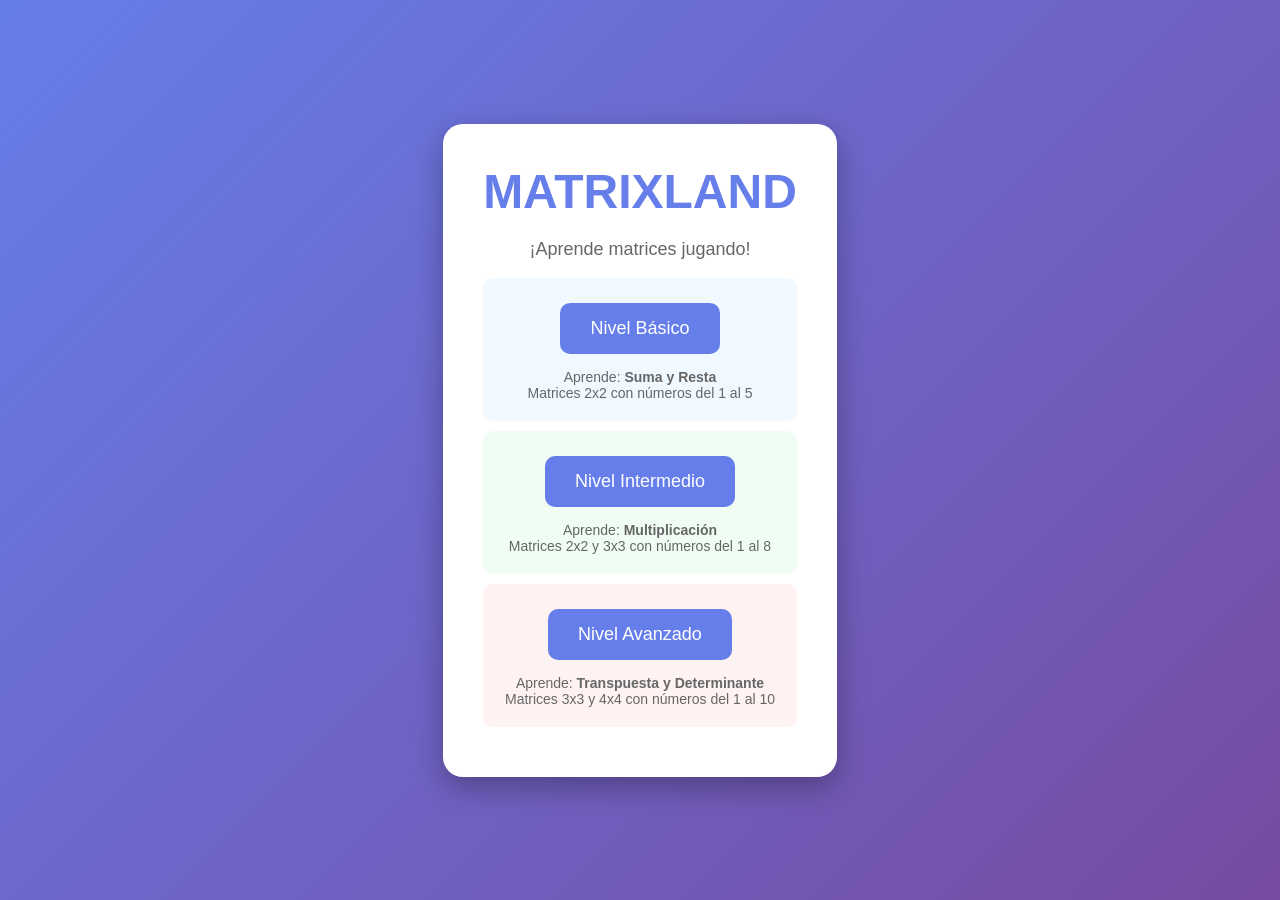
==== matrixLand/index.html @ 61aad0c0 "estrutura base del proyecto incluyendo algunas funcionalidades" ====
<!DOCTYPE html>
<html lang="es">
<head>
    <meta charset="UTF-8">
    <meta name="viewport" content="width=device-width, initial-scale=1.0">
    <title>MATRIXLAND</title>
    <link rel="stylesheet" href="style.css"/>
</head>
<body>
    <div id="pantalla-inicio">
        <h1>MATRIXLAND</h1>
        <p>¡Aprende matrices jugando!</p>
        
       <div style="background: #f0f9ff; padding: 15px; border-radius: 10px; margin: 10px 0;">
            <button id="btn-basico"> Nivel Básico</button>
            <p style="margin: 5px 0; color: #666; font-size: 14px;">
                Aprende: <strong>Suma y Resta</strong><br>
                Matrices 2x2 con números del 1 al 5
            </p>
        </div>
        
        <!-- Nivel Intermedio -->
        <div style="background: #f0fdf4; padding: 15px; border-radius: 10px; margin: 10px 0;">
            <button id="btn-intermedio"> Nivel Intermedio</button>
            <p style="margin: 5px 0; color: #666; font-size: 14px;">
                Aprende: <strong>Multiplicación</strong><br>
                Matrices 2x2 y 3x3 con números del 1 al 8
            </p>
        </div>
        
        <!-- Nivel Avanzado -->
        <div style="background: #fef2f2; padding: 15px; border-radius: 10px; margin: 10px 0;">
            <button id="btn-avanzado">Nivel Avanzado</button>
            <p style="margin: 5px 0; color: #666; font-size: 14px;">
                Aprende: <strong>Transpuesta y Determinante</strong><br>
                Matrices 3x3 y 4x4 con números del 1 al 10
            </p>
        </div>
    </div>

   
    <div id="pantalla-juego" style="display: none;">
        <div id="nivel-actual" style="text-align: center; margin-bottom: 20px; padding: 10px; background: #f3f4f6; border-radius: 8px;">
            <span style="font-weight: bold; color: #667eea;">Nivel: </span>
            <span id="texto-nivel"></span>
        </div>
        
        <div id="matrices-container"></div>
        
        <div style="margin: 20px 0;">
            <label for="respuesta-usuario" style="display: block; margin-bottom: 10px; font-weight: bold;">
                Tu respuesta:
            </label>
            <input type="text" 
                   placeholder="Ejemplo: [[1,2],[3,4]] o un número" 
                   id="respuesta-usuario">
        </div>

        <button id="btn-verificar">✓ Verificar</button>
        <button id="btn-volver">← Volver al Inicio</button>
        
        <div id="mensaje-resultado"></div>
        
    </div>
    <script src="script.js"></script>
</body>
</html>
---- matrixLand/style.css ----
/* ========================================
   ESTILOS GENERALES
   ======================================== */

/* Fondo del juego */
body {
    margin: 0;
    padding: 0;
    font-family: Arial, sans-serif;
    background: linear-gradient(135deg, #667eea 0%, #764ba2 100%);
    min-height: 100vh;
    display: flex;
    justify-content: center;
    align-items: center;
}

/* ========================================
   PANTALLA PRINCIPAL
   ======================================== */

#pantalla-inicio {
    background: white;
    padding: 40px;
    border-radius: 20px;
    text-align: center;
    box-shadow: 0 10px 30px rgba(0,0,0,0.3);
}

/* ========================================
   TIPOGRAFÍA
   ======================================== */

h1 {
    color: #667eea;
    font-size: 48px;
    margin: 0 0 20px 0;
}

h2 {
    color: #333;
    font-size: 24px;
}

p {
    color: #666;
    font-size: 18px;
}

/* ========================================
   BOTONES
   ======================================== */

button {
    background: #667eea;
    color: white;
    border: none;
    padding: 15px 30px;
    font-size: 18px;
    border-radius: 10px;
    margin: 10px;
    cursor: pointer;
    transition: transform 0.2s;
}

button:hover {
    transform: scale(1.05);
    background: #764ba2;
}

button:active {
    transform: scale(0.95);
}

/* ========================================
   INPUTS
   ======================================== */

input[type="text"] {
    padding: 12px;
    font-size: 16px;
    border: 2px solid #667eea;
    border-radius: 8px;
    margin: 10px;
    width: 200px;
}

input[type="text"]:focus {
    outline: none;
    border-color: #764ba2;
    box-shadow: 0 0 10px rgba(102, 126, 234, 0.3);
}

/* ========================================
   PANTALLA DE JUEGO
   ======================================== */

#pantalla-juego {
    background: white;
    padding: 40px;
    border-radius: 20px;
    text-align: center;
    box-shadow: 0 10px 30px rgba(0,0,0,0.3);
    max-width: 800px;
}

#matrices-container {
    display: flex;
    justify-content: center;
    align-items: center;
    gap: 20px;
    margin: 20px 0;
}

/* ========================================
   UTILIDADES
   ======================================== */

.oculto {
    display: none !important;
}

.texto-exito {
    color: #28a745;
    font-weight: bold;
}

.texto-error {
    color: #dc3545;
    font-weight: bold;
}
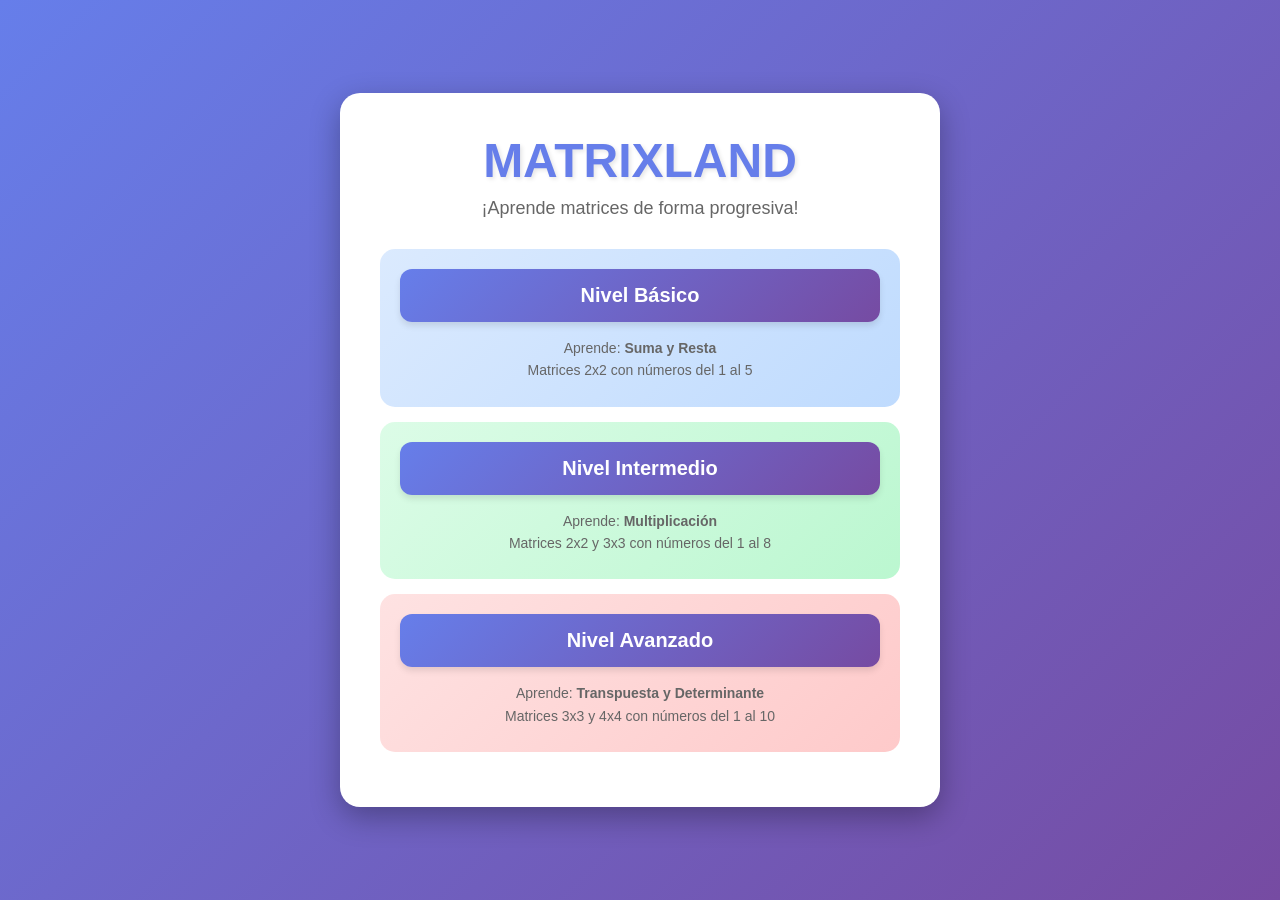
==== commit 7034c66d: "conclusión del backend con todas las funcionales necesarias" ====
--- a/matrixLand/index.html
+++ b/matrixLand/index.html
@@ -3,65 +3,144 @@
 <head>
     <meta charset="UTF-8">
     <meta name="viewport" content="width=device-width, initial-scale=1.0">
-    <title>MATRIXLAND</title>
-    <link rel="stylesheet" href="style.css"/>
+    <title>MATRIXLAND - Juego Educativo de Matrices</title>
+    
+ 
+    <link rel="stylesheet" href="style.css">
 </head>
 <body>
+    
+    
     <div id="pantalla-inicio">
-        <h1>MATRIXLAND</h1>
-        <p>¡Aprende matrices jugando!</p>
+        <h1> MATRIXLAND</h1>
+        <p class="subtitulo">¡Aprende matrices de forma progresiva!</p>
         
-       <div style="background: #f0f9ff; padding: 15px; border-radius: 10px; margin: 10px 0;">
-            <button id="btn-basico"> Nivel Básico</button>
-            <p style="margin: 5px 0; color: #666; font-size: 14px;">
-                Aprende: <strong>Suma y Resta</strong><br>
+        <div class="nivel-card nivel-basico">
+            <button id="btn-basico" class="btn-nivel">Nivel Básico</button>
+            <p class="nivel-descripcion">
+                 Aprende: <strong>Suma y Resta</strong><br>
                 Matrices 2x2 con números del 1 al 5
             </p>
         </div>
         
-        <!-- Nivel Intermedio -->
-        <div style="background: #f0fdf4; padding: 15px; border-radius: 10px; margin: 10px 0;">
-            <button id="btn-intermedio"> Nivel Intermedio</button>
-            <p style="margin: 5px 0; color: #666; font-size: 14px;">
+        <div class="nivel-card nivel-intermedio">
+            <button id="btn-intermedio" class="btn-nivel"> Nivel Intermedio</button>
+            <p class="nivel-descripcion">
                 Aprende: <strong>Multiplicación</strong><br>
                 Matrices 2x2 y 3x3 con números del 1 al 8
             </p>
         </div>
         
-        <!-- Nivel Avanzado -->
-        <div style="background: #fef2f2; padding: 15px; border-radius: 10px; margin: 10px 0;">
-            <button id="btn-avanzado">Nivel Avanzado</button>
-            <p style="margin: 5px 0; color: #666; font-size: 14px;">
+        <div class="nivel-card nivel-avanzado">
+            <button id="btn-avanzado" class="btn-nivel"> Nivel Avanzado</button>
+            <p class="nivel-descripcion">
                 Aprende: <strong>Transpuesta y Determinante</strong><br>
                 Matrices 3x3 y 4x4 con números del 1 al 10
             </p>
         </div>
+    
     </div>
 
-   
+    
     <div id="pantalla-juego" style="display: none;">
-        <div id="nivel-actual" style="text-align: center; margin-bottom: 20px; padding: 10px; background: #f3f4f6; border-radius: 8px;">
-            <span style="font-weight: bold; color: #667eea;">Nivel: </span>
-            <span id="texto-nivel"></span>
+        
+        
+        <div class="estadisticas-panel">
+            
+            
+            <div class="stat-card stat-nivel">
+                <div class="stat-label">NIVEL</div>
+                <div id="texto-nivel" class="stat-value"> Básico</div>
+            </div>
+
+            <div class="stat-card stat-vidas">
+                <div class="stat-label">VIDAS</div>
+                <div id="vidas-display" class="stat-value">❤️❤️❤️</div>
+            </div>
+            
+            
+            <div class="stat-card stat-puntos">
+                <div class="stat-label">PUNTOS</div>
+                <div id="puntos-display" class="stat-value">0</div>
+            </div>
+            
+            
+            <div class="stat-card stat-racha">
+                <div class="stat-label">RACHA</div>
+                <div id="racha-display" class="stat-value">0</div>
+            </div>
+            
+            
+            <div class="stat-card stat-record">
+                <div class="stat-label">RÉCORD</div>
+                <div id="record-display" class="stat-value">0</div>
+            </div>
         </div>
+        
         
         <div id="matrices-container"></div>
         
-        <div style="margin: 20px 0;">
-            <label for="respuesta-usuario" style="display: block; margin-bottom: 10px; font-weight: bold;">
+        
+        <div class="respuesta-container">
+            <label for="respuesta-usuario" class="respuesta-label">
                 Tu respuesta:
             </label>
-            <input type="text" 
-                   placeholder="Ejemplo: [[1,2],[3,4]] o un número" 
-                   id="respuesta-usuario">
+            <input 
+                type="text" 
+                id="respuesta-usuario"
+                class="respuesta-input"
+                placeholder="Ejemplo: [[1,2],[3,4]] o un número" 
+                autocomplete="off"
+            >
         </div>
+        
+        
+        <div class="botones-accion">
+            <button id="btn-verificar" class="btn-principal">
+                 Verificar Respuesta
+            </button>
+            <button id="btn-volver" class="btn-secundario">
+                ← Volver al Inicio
+            </button>
+        </div>
+        
+       
+        <div id="mensaje-resultado"></div>
+    </div>
 
-        <button id="btn-verificar">✓ Verificar</button>
-        <button id="btn-volver">← Volver al Inicio</button>
-        
-        <div id="mensaje-resultado"></div>
-        
+    <div id="modal-gameover" class="modal" style="display: none;">
+        <div class="modal-content">
+            <h2 class="modal-titulo">GAME OVER </h2>
+            <p class="modal-mensaje">¡Te quedaste sin vidas!</p>
+            
+            <div class="modal-estadisticas">
+                <div class="modal-stat">
+                    <span class="modal-stat-label">Puntos finales:</span>
+                    <span id="modal-puntos-finales" class="modal-stat-value">0</span>
+                </div>
+                <div class="modal-stat">
+                    <span class="modal-stat-label">Aciertos:</span>
+                    <span id="modal-aciertos" class="modal-stat-value">0/0</span>
+                </div>
+                <div class="modal-stat">
+                    <span class="modal-stat-label">Mejor racha:</span>
+                    <span id="modal-mejor-racha" class="modal-stat-value">0</span>
+                </div>
+            </div>
+            
+            <div class="modal-botones">
+                <button id="btn-reintentar" class="btn-modal btn-reintentar">
+                    Reintentar
+                </button>
+                <button id="btn-menu" class="btn-modal btn-menu">
+                    Menú Principal
+                </button>
+            </div>
+        </div>
     </div>
+
+
+   
     <script src="script.js"></script>
 </body>
 </html>
--- a/matrixLand/style.css
+++ b/matrixLand/style.css
@@ -1,21 +1,25 @@
 /* ========================================
-   ESTILOS GENERALES
-   ======================================== */
-
-/* Fondo del juego */
-body {
+   ESTILOS GLOBALES
+   ======================================== */
+
+* {
     margin: 0;
     padding: 0;
-    font-family: Arial, sans-serif;
+    box-sizing: border-box;
+}
+
+body {
+    font-family: 'Segoe UI', Tahoma, Geneva, Verdana, sans-serif;
     background: linear-gradient(135deg, #667eea 0%, #764ba2 100%);
     min-height: 100vh;
     display: flex;
     justify-content: center;
     align-items: center;
-}
-
-/* ========================================
-   PANTALLA PRINCIPAL
+    padding: 20px;
+}
+
+/* ========================================
+   PANTALLA DE INICIO
    ======================================== */
 
 #pantalla-inicio {
@@ -24,107 +28,596 @@
     border-radius: 20px;
     text-align: center;
     box-shadow: 0 10px 30px rgba(0,0,0,0.3);
-}
-
-/* ========================================
-   TIPOGRAFÍA
-   ======================================== */
-
-h1 {
+    max-width: 600px;
+    width: 100%;
+}
+
+#pantalla-inicio h1 {
     color: #667eea;
     font-size: 48px;
-    margin: 0 0 20px 0;
-}
-
-h2 {
-    color: #333;
-    font-size: 24px;
-}
-
-p {
+    margin-bottom: 10px;
+    text-shadow: 2px 2px 4px rgba(0,0,0,0.1);
+}
+
+.subtitulo {
     color: #666;
     font-size: 18px;
-}
-
-/* ========================================
-   BOTONES
-   ======================================== */
-
-button {
-    background: #667eea;
+    margin-bottom: 30px;
+}
+
+/* Tarjetas de Nivel */
+.nivel-card {
+    padding: 20px;
+    border-radius: 15px;
+    margin: 15px 0;
+    transition: transform 0.3s ease, box-shadow 0.3s ease;
+    cursor: pointer;
+}
+
+.nivel-card:hover {
+    transform: translateY(-5px);
+    box-shadow: 0 10px 20px rgba(0,0,0,0.2);
+}
+
+.nivel-basico {
+    background: linear-gradient(135deg, #dbeafe, #bfdbfe);
+}
+
+.nivel-intermedio {
+    background: linear-gradient(135deg, #dcfce7, #bbf7d0);
+}
+
+.nivel-avanzado {
+    background: linear-gradient(135deg, #fee2e2, #fecaca);
+}
+
+.btn-nivel {
+    background: linear-gradient(135deg, #667eea, #764ba2);
+    color: white;
+    border: none;
+    padding: 15px 40px;
+    font-size: 20px;
+    font-weight: bold;
+    border-radius: 12px;
+    cursor: pointer;
+    transition: all 0.3s ease;
+    box-shadow: 0 4px 6px rgba(0,0,0,0.1);
+    width: 100%;
+    margin-bottom: 10px;
+}
+
+.btn-nivel:hover {
+    transform: scale(1.05);
+    box-shadow: 0 6px 12px rgba(0,0,0,0.2);
+}
+
+.btn-nivel:active {
+    transform: scale(0.98);
+}
+
+.nivel-descripcion {
+    color: #666;
+    font-size: 14px;
+    margin: 5px 0;
+    line-height: 1.6;
+}
+
+/* ========================================
+   PANTALLA DE JUEGO
+   ======================================== */
+
+#pantalla-juego {
+    background: white;
+    padding: 30px;
+    border-radius: 20px;
+    box-shadow: 0 10px 30px rgba(0,0,0,0.3);
+    max-width: 900px;
+    width: 100%;
+    text-align: center;
+}
+
+/* Panel de Estadísticas */
+.estadisticas-panel {
+    display: grid;
+    grid-template-columns: repeat(auto-fit, minmax(150px, 1fr));
+    gap: 15px;
+    margin-bottom: 30px;
+}
+
+.stat-card {
+    padding: 15px;
+    border-radius: 12px;
+    text-align: center;
+    box-shadow: 0 4px 6px rgba(0,0,0,0.1);
+    transition: transform 0.2s ease, box-shadow 0.2s ease;
+}
+
+.stat-card:hover {
+    transform: translateY(-3px);
+    box-shadow: 0 8px 12px rgba(0,0,0,0.2);
+}
+
+.stat-nivel {
+    background: linear-gradient(135deg, #667eea, #764ba2);
+}
+
+.stat-puntos {
+    background: linear-gradient(135deg, #f59e0b, #d97706);
+}
+
+.stat-racha {
+    background: linear-gradient(135deg, #10b981, #059669);
+}
+
+.stat-record {
+    background: linear-gradient(135deg, #8b5cf6, #7c3aed);
+}
+
+.stat-label {
+    font-size: 12px;
+    color: rgba(255,255,255,0.8);
+    margin-bottom: 5px;
+    font-weight: 600;
+    letter-spacing: 1px;
+}
+
+.stat-value {
+    font-size: 28px;
+    font-weight: bold;
+    color: white;
+    transition: transform 0.2s ease;
+}
+
+/* ========================================
+   ÁREA DE MATRICES
+   ======================================== */
+
+#matrices-container {
+    margin: 30px 0;
+    min-height: 200px;
+    display: flex;
+    flex-direction: column;
+    align-items: center;
+    justify-content: center;
+}
+
+#matrices-container h3 {
+    color: #333;
+    margin-bottom: 20px;
+    font-size: 20px;
+}
+
+/* ========================================
+   CAMPO DE RESPUESTA
+   ======================================== */
+
+.respuesta-container {
+    margin: 30px 0;
+    text-align: left;
+}
+
+.respuesta-label {
+    display: block;
+    margin-bottom: 10px;
+    font-weight: bold;
+    color: #333;
+    font-size: 16px;
+}
+
+.respuesta-input {
+    width: 100%;
+    padding: 15px;
+    font-size: 16px;
+    border: 3px solid #667eea;
+    border-radius: 10px;
+    outline: none;
+    transition: all 0.3s ease;
+    background: white;
+}
+
+.respuesta-input:focus {
+    border-color: #764ba2;
+    box-shadow: 0 0 15px rgba(102, 126, 234, 0.3);
+    transform: translateY(-2px);
+}
+
+.respuesta-input::placeholder {
+    color: #999;
+}
+
+/* ========================================
+   BOTONES DE ACCIÓN
+   ======================================== */
+
+.botones-accion {
+    display: flex;
+    gap: 15px;
+    margin: 20px 0;
+    flex-wrap: wrap;
+}
+
+.btn-principal {
+    flex: 1;
+    background: linear-gradient(135deg, #10b981, #059669);
     color: white;
     border: none;
     padding: 15px 30px;
     font-size: 18px;
+    font-weight: bold;
     border-radius: 10px;
-    margin: 10px;
     cursor: pointer;
-    transition: transform 0.2s;
-}
-
-button:hover {
-    transform: scale(1.05);
-    background: #764ba2;
-}
-
-button:active {
-    transform: scale(0.95);
-}
-
-/* ========================================
-   INPUTS
-   ======================================== */
-
-input[type="text"] {
-    padding: 12px;
+    transition: all 0.3s ease;
+    box-shadow: 0 4px 6px rgba(0,0,0,0.1);
+}
+
+.btn-principal:hover {
+    background: linear-gradient(135deg, #059669, #047857);
+    transform: translateY(-2px);
+    box-shadow: 0 6px 12px rgba(0,0,0,0.2);
+}
+
+.btn-principal:active {
+    transform: translateY(0);
+}
+
+.btn-secundario {
+    background: linear-gradient(135deg, #6b7280, #4b5563);
+    color: white;
+    border: none;
+    padding: 15px 30px;
     font-size: 16px;
-    border: 2px solid #667eea;
-    border-radius: 8px;
-    margin: 10px;
-    width: 200px;
-}
-
-input[type="text"]:focus {
-    outline: none;
-    border-color: #764ba2;
-    box-shadow: 0 0 10px rgba(102, 126, 234, 0.3);
-}
-
-/* ========================================
-   PANTALLA DE JUEGO
-   ======================================== */
-
-#pantalla-juego {
+    font-weight: bold;
+    border-radius: 10px;
+    cursor: pointer;
+    transition: all 0.3s ease;
+    box-shadow: 0 4px 6px rgba(0,0,0,0.1);
+}
+
+.btn-secundario:hover {
+    background: linear-gradient(135deg, #4b5563, #374151);
+    transform: translateY(-2px);
+    box-shadow: 0 6px 12px rgba(0,0,0,0.2);
+}
+
+.btn-secundario:active {
+    transform: translateY(0);
+}
+
+/* ========================================
+   MENSAJE DE RESULTADO
+   ======================================== */
+
+#mensaje-resultado {
+    margin-top: 20px;
+}
+
+/* ========================================
+   ANIMACIONES
+   ======================================== */
+
+@keyframes slideIn {
+    from {
+        opacity: 0;
+        transform: translateY(20px);
+    }
+    to {
+        opacity: 1;
+        transform: translateY(0);
+    }
+}
+
+@keyframes pulse {
+    0%, 100% {
+        opacity: 1;
+    }
+    50% {
+        opacity: 0.7;
+    }
+}
+
+/* ========================================
+   RESPONSIVE
+   ======================================== */
+
+@media (max-width: 768px) {
+    body {
+        padding: 10px;
+    }
+    
+    #pantalla-inicio {
+        padding: 20px;
+    }
+    
+    #pantalla-inicio h1 {
+        font-size: 36px;
+    }
+    
+    #pantalla-juego {
+        padding: 20px;
+    }
+    
+    .estadisticas-panel {
+        grid-template-columns: repeat(2, 1fr);
+    }
+    
+    .stat-value {
+        font-size: 24px;
+    }
+    
+    .botones-accion {
+        flex-direction: column;
+    }
+    
+    .btn-principal,
+    .btn-secundario {
+        width: 100%;
+    }
+}
+
+@media (max-width: 480px) {
+    .estadisticas-panel {
+        grid-template-columns: 1fr;
+    }
+}
+
+/* ========================================
+   SISTEMA DE VIDAS
+   ======================================== */
+
+.stat-vidas {
+    background: linear-gradient(135deg, #ef4444, #dc2626);
+}
+
+/* Animación de pérdida de vida */
+@keyframes vidaPerdida {
+    0%, 100% {
+        transform: scale(1);
+    }
+    25% {
+        transform: scale(1.2) rotate(-10deg);
+    }
+    75% {
+        transform: scale(0.8) rotate(10deg);
+    }
+}
+
+.vida-perdida {
+    animation: vidaPerdida 0.5s ease-in-out;
+}
+
+/* ========================================
+   MODAL DE GAME OVER
+   ======================================== */
+
+.modal {
+    position: fixed;
+    top: 0;
+    left: 0;
+    width: 100%;
+    height: 100%;
+    background: rgba(0, 0, 0, 0.8);
+    display: flex;
+    justify-content: center;
+    align-items: center;
+    z-index: 9999;
+    animation: fadeIn 0.3s ease-in;
+}
+
+.modal-content {
     background: white;
     padding: 40px;
     border-radius: 20px;
+    max-width: 500px;
+    width: 90%;
     text-align: center;
-    box-shadow: 0 10px 30px rgba(0,0,0,0.3);
-    max-width: 800px;
-}
-
-#matrices-container {
+    box-shadow: 0 20px 60px rgba(0,0,0,0.3);
+    animation: slideInDown 0.5s ease-out;
+}
+
+.modal-titulo {
+    font-size: 36px;
+    color: #ef4444;
+    margin-bottom: 15px;
+    text-shadow: 2px 2px 4px rgba(0,0,0,0.1);
+}
+
+.modal-mensaje {
+    font-size: 18px;
+    color: #666;
+    margin-bottom: 30px;
+}
+
+.modal-estadisticas {
+    background: #f3f4f6;
+    padding: 20px;
+    border-radius: 12px;
+    margin-bottom: 30px;
+}
+
+.modal-stat {
     display: flex;
-    justify-content: center;
+    justify-content: space-between;
     align-items: center;
-    gap: 20px;
-    margin: 20px 0;
-}
-
-/* ========================================
-   UTILIDADES
-   ======================================== */
-
-.oculto {
-    display: none !important;
-}
-
-.texto-exito {
-    color: #28a745;
-    font-weight: bold;
-}
-
-.texto-error {
-    color: #dc3545;
-    font-weight: bold;
+    padding: 10px 0;
+    border-bottom: 1px solid #e5e7eb;
+}
+
+.modal-stat:last-child {
+    border-bottom: none;
+}
+
+.modal-stat-label {
+    font-weight: 600;
+    color: #374151;
+}
+
+.modal-stat-value {
+    font-size: 24px;
+    font-weight: bold;
+    color: #667eea;
+}
+
+.modal-botones {
+    display: flex;
+    gap: 15px;
+}
+
+.btn-modal {
+    flex: 1;
+    padding: 15px 30px;
+    font-size: 18px;
+    font-weight: bold;
+    border: none;
+    border-radius: 10px;
+    cursor: pointer;
+    transition: all 0.3s ease;
+    box-shadow: 0 4px 6px rgba(0,0,0,0.1);
+}
+
+.btn-reintentar {
+    background: linear-gradient(135deg, #10b981, #059669);
+    color: white;
+}
+
+.btn-reintentar:hover {
+    background: linear-gradient(135deg, #059669, #047857);
+    transform: translateY(-2px);
+    box-shadow: 0 6px 12px rgba(0,0,0,0.2);
+}
+
+.btn-menu {
+    background: linear-gradient(135deg, #6b7280, #4b5563);
+    color: white;
+}
+
+.btn-menu:hover {
+    background: linear-gradient(135deg, #4b5563, #374151);
+    transform: translateY(-2px);
+    box-shadow: 0 6px 12px rgba(0,0,0,0.2);
+}
+
+/* Animaciones del modal */
+@keyframes fadeIn {
+    from {
+        opacity: 0;
+    }
+    to {
+        opacity: 1;
+    }
+}
+
+@keyframes slideInDown {
+    from {
+        opacity: 0;
+        transform: translateY(-50px);
+    }
+    to {
+        opacity: 1;
+        transform: translateY(0);
+    }
+}
+
+/* ========================================
+   RESPONSIVE PARA MODAL
+   ======================================== */
+
+@media (max-width: 480px) {
+    .modal-content {
+        padding: 30px 20px;
+    }
+    
+    .modal-titulo {
+        font-size: 28px;
+    }
+    
+    .modal-botones {
+        flex-direction: column;
+    }
+}
+
+/* ========================================
+   ESTADÍSTICAS GLOBALES
+   ======================================== */
+
+.estadisticas-globales {
+    margin-top: 30px;
+    padding: 20px;
+    background: linear-gradient(135deg, #f3f4f6, #e5e7eb);
+    border-radius: 15px;
+}
+
+.stats-titulo {
+    color: #374151;
+    font-size: 20px;
+    margin-bottom: 15px;
+    text-align: center;
+}
+
+.stats-grid {
+    display: grid;
+    grid-template-columns: repeat(2, 1fr);
+    gap: 15px;
+    margin-bottom: 15px;
+}
+
+.stat-item {
+    display: flex;
+    align-items: center;
+    background: white;
+    padding: 15px;
+    border-radius: 10px;
+    box-shadow: 0 2px 4px rgba(0,0,0,0.1);
+    transition: transform 0.2s ease;
+}
+
+.stat-item:hover {
+    transform: translateY(-3px);
+    box-shadow: 0 4px 8px rgba(0,0,0,0.15);
+}
+
+.stat-icon {
+    font-size: 32px;
+    margin-right: 15px;
+}
+
+.stat-info {
+    flex: 1;
+}
+
+.stat-numero {
+    font-size: 24px;
+    font-weight: bold;
+    color: #667eea;
+}
+
+.stat-texto {
+    font-size: 12px;
+    color: #6b7280;
+    margin-top: 2px;
+}
+
+.btn-borrar-datos {
+    width: 100%;
+    background: linear-gradient(135deg, #ef4444, #dc2626);
+    color: white;
+    border: none;
+    padding: 12px 20px;
+    font-size: 14px;
+    font-weight: bold;
+    border-radius: 8px;
+    cursor: pointer;
+    transition: all 0.3s ease;
+}
+
+.btn-borrar-datos:hover {
+    background: linear-gradient(135deg, #dc2626, #b91c1c);
+    transform: translateY(-2px);
+    box-shadow: 0 4px 8px rgba(0,0,0,0.2);
+}
+
+/* Responsive */
+@media (max-width: 480px) {
+    .stats-grid {
+        grid-template-columns: 1fr;
+    }
 }
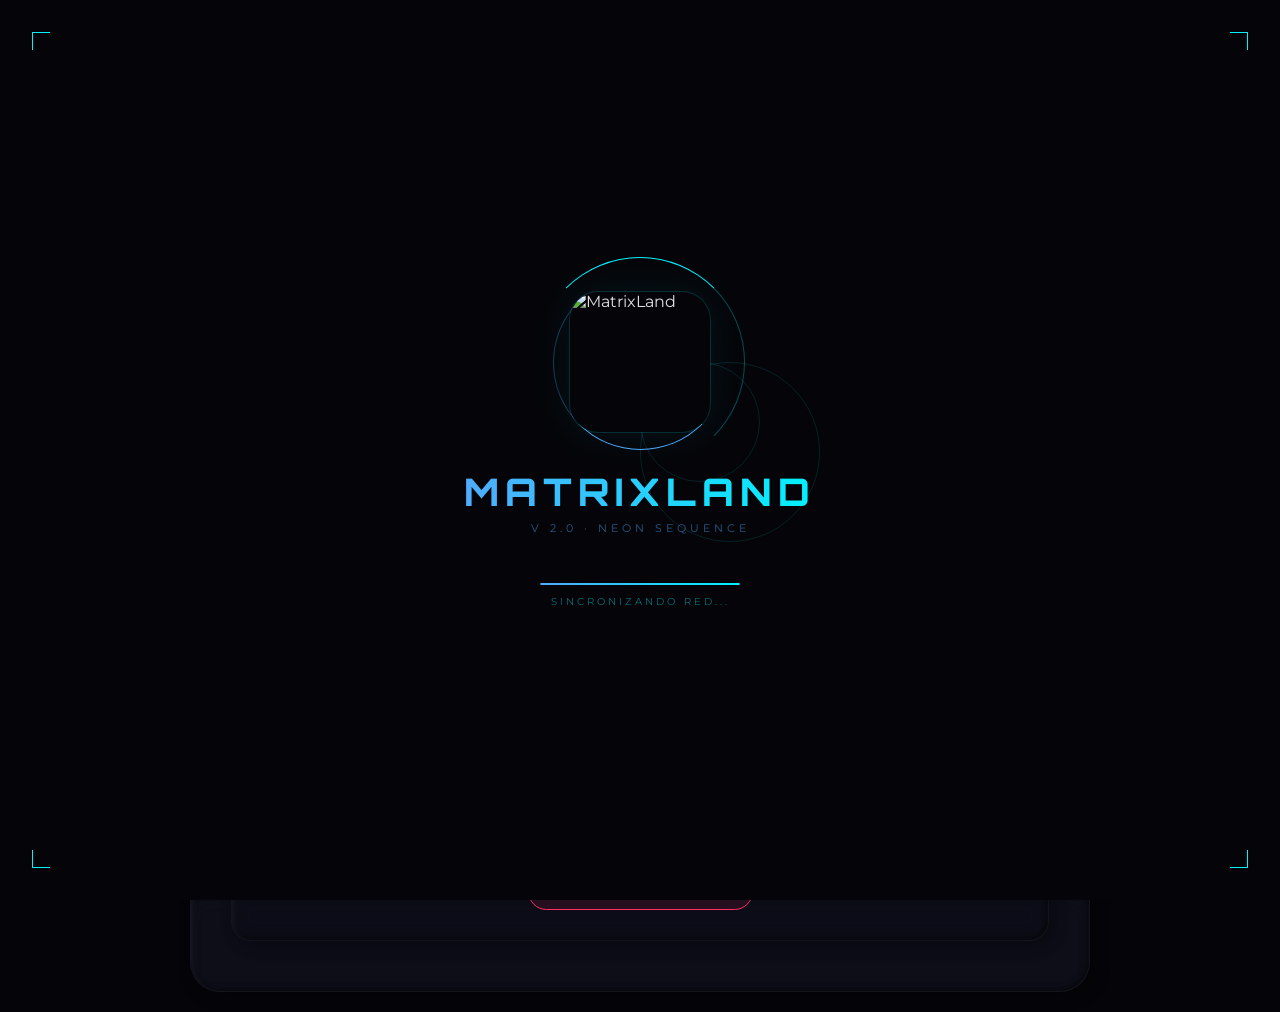
==== commit 211fb0d3: "Actualización del Juego FIX: Se añaden las correcciones necesarias para una mejor funcionalidad del " ====
--- a/matrixLand/index.html
+++ b/matrixLand/index.html
@@ -3,144 +3,224 @@
 <head>
     <meta charset="UTF-8">
     <meta name="viewport" content="width=device-width, initial-scale=1.0">
-    <title>MATRIXLAND - Juego Educativo de Matrices</title>
+    <title>MATRIXLAND 2.0 - Neon Drag Experience</title>
     
- 
+    <link rel="stylesheet" href="https://cdnjs.cloudflare.com/ajax/libs/font-awesome/6.0.0/css/all.min.css">
     <link rel="stylesheet" href="style.css">
 </head>
 <body>
+
+    <div id="splash-screen">
+  <div class="corner corner-tl"></div>
+  <div class="corner corner-tr"></div>
+  <div class="corner corner-bl"></div>
+  <div class="corner corner-br"></div>
+
+  <div class="splash-particles" id="splash-sparks"></div>
+
+  <div class="splash-logo-wrap">
+    <div style="position:absolute;">
+      <div class="pulse-ring"></div>
+      <div class="pulse-ring"></div>
+      <div class="pulse-ring"></div>
+    </div>
+    <div class="ring-outer"></div>
+    <div class="ring-inner"></div>
+    <div class="splash-logo-img">
+      <!-- CAMBIA ESTO por tu logo real: -->
+      <img src="C:/MatrixLand_ss/LogoMatrixLand.jpg" alt="MatrixLand">
+    </div>
+  </div>
+
+  <div class="splash-title">
+    <h1>MATRIXLAND</h1>
+    <div class="version">v 2.0 · Neon Sequence</div>
+  </div>
+
+  <div class="splash-loader">
+    <div class="loader-track">
+      <div class="loader-bar" id="splash-bar"></div>
+    </div>
+    <div class="loader-label" id="splash-label">Iniciando protocolo...</div>
+  </div>
+</div>
     
+    <div id="bg-particles"></div>
+
+    <div id="pantalla-inicio">
+        <div class="header-logo">
+            <h1><span class="neon-text">MATRIX</span>LAND</h1>
+            <div class="logo-icon"><i class="fas fa-microchip"></i></div>
+        </div>
+        <p class="subtitulo">Inicia la secuencia de aprendizaje progresivo</p>
+        
+        <div class="niveles-container">
+            <div class="nivel-card nivel-basico" id="card-basico">
+                <div class="nivel-icon"><i class="fas fa-plus-minus"></i></div>
+                <h3>Nivel Básico</h3>
+                <p class="nivel-descripcion">
+                    Secuencia: <strong>Suma y Resta</strong><br>
+                    Dimensión 2x2 | Rango [1-5]
+                </p>
+                <button id="btn-basico" class="btn-nivel">INICIAR</button>
+            </div>
+            
+            <div class="nivel-card nivel-intermedio" id="card-intermedio">
+                <div class="nivel-icon"><i class="fas fa-times"></i></div>
+                <h3>Nivel Intermedio</h3>
+                <p class="nivel-descripcion">
+                    Secuencia: <strong>Multiplicación</strong><br>
+                    Dimensión 2x2 & 3x3 | Rango [1-8]
+                </p>
+                <button id="btn-intermedio" class="btn-nivel">INICIAR</button>
+            </div>
+            
+            <div class="nivel-card nivel-avanzado" id="card-avanzado">
+                <div class="nivel-icon"><i class="fas fa-project-diagram"></i></div>
+                <h3>Nivel Avanzado</h3>
+                <p class="nivel-descripcion">
+                    Secuencia: <strong>Transpuesta y Det.</strong><br>
+                    Dimensión 2x2 & 3x3 | Rango [1-10]
+                </p>
+                <button id="btn-avanzado" class="btn-nivel">INICIAR</button>
+            </div>
+
+            <div class="nivel-card nivel-extra" id="card-extra">
+                <div class="nivel-icon"><i class="fas fa-layer-group"></i></div>
+                <h3>Retos Extra</h3>
+                <p class="nivel-descripcion">
+                    Secuencia: <strong>Operaciones Combinadas</strong><br>
+                    2 Fases por desafío | Dimensión 2x2 & 3x3
+                </p>
+                <button id="btn-extra" class="btn-nivel">INICIAR</button>
+            </div>
+        </div>
+
+        <div class="estadisticas-globales-container">
+            <h3><i class="fas fa-chart-line"></i> Terminal de Estado Global</h3>
+            <div class="stats-grid-inicio">
+                <div class="stat-item-inicio">
+                    <span class="stat-icon-inicio"><i class="fas fa-trophy"></i></span>
+                    <div class="stat-info-inicio">
+                        <span id="global-record" class="stat-numero-inicio">0</span>
+                        <span class="stat-texto-inicio">Récord Máximo</span>
+                    </div>
+                </div>
+                <div class="stat-item-inicio">
+                    <span class="stat-icon-inicio"><i class="fas fa-gamepad"></i></span>
+                    <div class="stat-info-inicio">
+                        <span id="global-partidas" class="stat-numero-inicio">0</span>
+                        <span class="stat-texto-inicio">Ciclos Jugados</span>
+                    </div>
+                </div>
+            </div>
+             <button id="btn-borrar-datos" class="btn-danger-futuristic">
+                <i class="fas fa-trash-alt"></i> Resetear Núcleo de Datos
+            </button>
+        </div>
     
-    <div id="pantalla-inicio">
-        <h1> MATRIXLAND</h1>
-        <p class="subtitulo">¡Aprende matrices de forma progresiva!</p>
-        
-        <div class="nivel-card nivel-basico">
-            <button id="btn-basico" class="btn-nivel">Nivel Básico</button>
-            <p class="nivel-descripcion">
-                 Aprende: <strong>Suma y Resta</strong><br>
-                Matrices 2x2 con números del 1 al 5
-            </p>
-        </div>
-        
-        <div class="nivel-card nivel-intermedio">
-            <button id="btn-intermedio" class="btn-nivel"> Nivel Intermedio</button>
-            <p class="nivel-descripcion">
-                Aprende: <strong>Multiplicación</strong><br>
-                Matrices 2x2 y 3x3 con números del 1 al 8
-            </p>
-        </div>
-        
-        <div class="nivel-card nivel-avanzado">
-            <button id="btn-avanzado" class="btn-nivel"> Nivel Avanzado</button>
-            <p class="nivel-descripcion">
-                Aprende: <strong>Transpuesta y Determinante</strong><br>
-                Matrices 3x3 y 4x4 con números del 1 al 10
-            </p>
-        </div>
-    
-    </div>
-
-    
+    </div>
+
     <div id="pantalla-juego" style="display: none;">
         
-        
-        <div class="estadisticas-panel">
-            
-            
-            <div class="stat-card stat-nivel">
-                <div class="stat-label">NIVEL</div>
-                <div id="texto-nivel" class="stat-value"> Básico</div>
-            </div>
-
-            <div class="stat-card stat-vidas">
-                <div class="stat-label">VIDAS</div>
-                <div id="vidas-display" class="stat-value">❤️❤️❤️</div>
-            </div>
-            
-            
-            <div class="stat-card stat-puntos">
-                <div class="stat-label">PUNTOS</div>
-                <div id="puntos-display" class="stat-value">0</div>
-            </div>
-            
-            
-            <div class="stat-card stat-racha">
+        <div class="game-header">
+            <div class="stat-bubble stat-nivel">
+                <div class="stat-label">PROTOCOLO</div>
+                <div id="texto-nivel" class="stat-value">Básico</div>
+            </div>
+
+            <div class="control-center">
+                <div id="vidas-display" class="vidas-futuristas">
+                    </div>
+                <div class="score-display">
+                    <span id="puntos-display">0</span> <span class="pts-label">PTS</span>
+                </div>
+            </div>
+
+            <div class="stat-bubble stat-racha">
                 <div class="stat-label">RACHA</div>
                 <div id="racha-display" class="stat-value">0</div>
             </div>
-            
-            
-            <div class="stat-card stat-record">
-                <div class="stat-label">RÉCORD</div>
-                <div id="record-display" class="stat-value">0</div>
-            </div>
-        </div>
-        
-        
-        <div id="matrices-container"></div>
-        
-        
-        <div class="respuesta-container">
-            <label for="respuesta-usuario" class="respuesta-label">
-                Tu respuesta:
-            </label>
-            <input 
-                type="text" 
-                id="respuesta-usuario"
-                class="respuesta-input"
-                placeholder="Ejemplo: [[1,2],[3,4]] o un número" 
-                autocomplete="off"
-            >
-        </div>
-        
-        
-        <div class="botones-accion">
-            <button id="btn-verificar" class="btn-principal">
-                 Verificar Respuesta
+        </div>
+        
+        <div class="main-game-area">
+            <div id="fase-badge" class="fase-badge" style="display:none;"></div>
+
+            <div id="matrices-container"></div>
+
+            <div id="fase-parcial-panel" class="fase-parcial-panel" style="display:none;"></div>
+            
+            <div class="response-zone-futuristic">
+                <div class="drop-zone-container">
+                    <h3><i class="fas fa-download"></i> Matriz de Respuesta</h3>
+                    <p class="instruccion-drag">Arrastra los números al panel inferior</p>
+                    <div id="respuesta-matrix-target" class="matrix-target-grid">
+                        </div>
+                </div>
+
+                <div class="numbers-supply-container">
+                    <h3><i class="fas fa-hashtag"></i> Fuente de Energía</h3>
+                    <div id="numbers-supply-bin" class="numbers-bin">
+                        </div>
+                </div>
+            </div>
+        </div>
+        
+        <div class="botones-accion-footer">
+            <button id="btn-verificar" class="btn-principal-futuristic">
+                <i class="fas fa-check-circle"></i> Verificar Secuencia
             </button>
-            <button id="btn-volver" class="btn-secundario">
-                ← Volver al Inicio
+            <button id="btn-volver" class="btn-secundario-futuristic">
+                <i class="fas fa-arrow-left"></i> Abortar Misión
             </button>
         </div>
         
-       
         <div id="mensaje-resultado"></div>
     </div>
 
+    <div class="info-float" tabindex="0">
+        <button class="info-bubble" type="button" aria-label="Información del proyecto">
+            <i class="fas fa-info"></i>
+        </button>
+        <div class="info-card">
+            <p>Desarrollado en la Universidad Politécnica de Querétaro por Regina Lopez Soto y Diego Francisco Cruz Cruz</p>
+        </div>
+    </div>
+
     <div id="modal-gameover" class="modal" style="display: none;">
-        <div class="modal-content">
-            <h2 class="modal-titulo">GAME OVER </h2>
-            <p class="modal-mensaje">¡Te quedaste sin vidas!</p>
-            
-            <div class="modal-estadisticas">
-                <div class="modal-stat">
-                    <span class="modal-stat-label">Puntos finales:</span>
-                    <span id="modal-puntos-finales" class="modal-stat-value">0</span>
-                </div>
-                <div class="modal-stat">
-                    <span class="modal-stat-label">Aciertos:</span>
-                    <span id="modal-aciertos" class="modal-stat-value">0/0</span>
-                </div>
-                <div class="modal-stat">
-                    <span class="modal-stat-label">Mejor racha:</span>
-                    <span id="modal-mejor-racha" class="modal-stat-value">0</span>
-                </div>
-            </div>
-            
-            <div class="modal-botones">
-                <button id="btn-reintentar" class="btn-modal btn-reintentar">
-                    Reintentar
+        <div class="modal-content-futuristic">
+            <div class="glitch-wrapper">
+                <h2 class="modal-titulo-glitch" data-text="SISTEMA CRÍTICO">SISTEMA CRÍTICO</h2>
+            </div>
+            <div class="icon-danger-modal"><i class="fas fa-exclamation-triangle"></i></div>
+            <p class="modal-mensaje">Integridad del núcleo: 0%. Ciclo finalizado.</p>
+            
+            <div class="modal-estadisticas-futuristic">
+                <div class="modal-stat-futu">
+                    <span class="modal-stat-label-futu">Puntuación Final</span>
+                    <span id="modal-puntos-finales" class="modal-stat-value-futu">0</span>
+                </div>
+                <div class="modal-stat-futu">
+                    <span class="modal-stat-label-futu">Eficiencia (Aciertos)</span>
+                    <span id="modal-aciertos" class="modal-stat-value-futu">0/0</span>
+                </div>
+                <div class="modal-stat-futu">
+                    <span class="modal-stat-label-futu">Pico de Racha</span>
+                    <span id="modal-mejor-racha" class="modal-stat-value-futu">0</span>
+                </div>
+            </div>
+            
+            <div class="modal-botones-futu">
+                <button id="btn-reintentar" class="btn-modal-futu btn-reintentar-futu">
+                    <i class="fas fa-sync-alt"></i> Reiniciar Ciclo
                 </button>
-                <button id="btn-menu" class="btn-modal btn-menu">
-                    Menú Principal
+                <button id="btn-menu" class="btn-modal-futu btn-menu-futu">
+                    <i class="fas fa-home"></i> Menú de Red
                 </button>
             </div>
         </div>
     </div>
 
-
-   
     <script src="script.js"></script>
 </body>
 </html>
--- a/matrixLand/style.css
+++ b/matrixLand/style.css
@@ -1,21 +1,151 @@
 /* ========================================
-   ESTILOS GLOBALES
+   SISTEMA DE DISEÑO MATRIXLAND NEON-DRAG
+   Estilo: Futurista, Neumórfico (Burbuja iOS), Alta Animación
+   ======================================== */
+
+@import url('https://fonts.googleapis.com/css2?family=Orbitron:wght@400;600;700;900&family=Montserrat:wght@300;400;600;700&display=swap');
+
+:root {
+    /* Paleta Neón Futurista */
+    --bg-dark: #050509;
+    --bg-panel: rgba(20, 20, 35, 0.6);
+    --primary-neon: #00f2fe; /* Cian */
+    --primary-dim: rgba(0, 242, 254, 0.1);
+    --secondary-neon: #4facfe; /* Azul */
+    --success-neon: #0f9; /* Verde Neón */
+    --danger-neon: #ff2e63; /* Rojo Neón */
+    --warning-neon: #f59e0b; /* Ámbar */
+    --deep-blue-neon: #3355ff; /* Azul profundo, usado para la Fase 2 de Retos Extra */
+    --text-main: #e0e0e6;
+    --text-muted: #a0a0b0;
+    
+    /* Efectos Burbuja/Neumórficos */
+    --bubble-shadow: 
+        inset 2px 2px 5px rgba(255, 255, 255, 0.05),
+        inset -2px -2px 5px rgba(0, 0, 0, 0.5),
+        5px 5px 15px rgba(0, 0, 0, 0.3);
+    
+    --bubble-hover: 
+        inset 1px 1px 3px rgba(255, 255, 255, 0.1),
+        inset -1px -1px 3px rgba(0, 0, 0, 0.7),
+        2px 2px 8px rgba(0, 0, 0, 0.5);
+
+    --neon-glow: 0 0 10px var(--primary-neon), 0 0 20px var(--primary-neon);
+    
+    /* Efectos Burbuja/Neumórficos y Curvas de Animación */
+    --ease-soft: cubic-bezier(0.23, 1, 0.32, 1);
+    --ease-bouncy: cubic-bezier(0.68, -0.55, 0.27, 1.55);
+    
+    --transition-soft: all 0.3s var(--ease-soft);
+    --transition-bouncy: all 0.5s var(--ease-bouncy);
+}
+
+/* ========================================
+   RESET Y ESTILOS GLOBALES
    ======================================== */
 
 * {
     margin: 0;
     padding: 0;
     box-sizing: border-box;
+    outline: none;
+    -webkit-tap-highlight-color: transparent;
 }
 
 body {
-    font-family: 'Segoe UI', Tahoma, Geneva, Verdana, sans-serif;
-    background: linear-gradient(135deg, #667eea 0%, #764ba2 100%);
+    font-family: 'Montserrat', sans-serif;
+    background-color: var(--bg-dark);
+    color: var(--text-main);
     min-height: 100vh;
     display: flex;
     justify-content: center;
     align-items: center;
     padding: 20px;
+    overflow-x: hidden;
+    position: relative;
+}
+
+/* Fondo de partículas */
+#bg-particles {
+    position: fixed;
+    inset: 0;
+    z-index: -1;
+    background: radial-gradient(circle at center, #101025 0%, #050509 100%);
+}
+
+.particle {
+    position: absolute;
+    background: var(--primary-neon);
+    border-radius: 50%;
+    opacity: 0.2;
+    animation: floatParticle 20s linear infinite;
+}
+
+@keyframes floatParticle {
+    0% { transform: translateY(0) translateX(0); opacity: 0; }
+    10% { opacity: 0.2; }
+    90% { opacity: 0.2; }
+    100% { transform: translateY(-100vh) translateX(20vw); opacity: 0; }
+}
+
+h1, h2, h3, .stat-value, .matrix-cell, .draggable-number {
+    font-family: 'Orbitron', sans-serif;
+    font-weight: 700;
+}
+
+/* ========================================
+   CLASES BASE REUTILIZABLES (SOLUCIÓN AL ERROR)
+   ======================================== */
+
+/* Aplicamos el estilo de panel a todos los contenedores principales */
+#pantalla-inicio, 
+.nivel-card, 
+.estadisticas-globales-container, 
+#pantalla-juego, 
+#matrices-container, 
+.drop-zone-container, 
+.numbers-supply-container, 
+.modal-content-futuristic {
+    background: var(--bg-panel);
+    border-radius: 30px;
+    border: 1px solid rgba(255, 255, 255, 0.03);
+    box-shadow: var(--bubble-shadow);
+    backdrop-filter: blur(10px);
+    transition: var(--transition-soft);
+}
+
+/* Aplicamos el estilo base de botón a todos los botones */
+.btn-nivel, 
+.btn-danger-futuristic, 
+.btn-principal-futuristic, 
+.btn-secundario-futuristic, 
+.btn-modal-futu {
+    border: none;
+    border-radius: 50px;
+    font-family: 'Montserrat', sans-serif;
+    font-weight: 700;
+    cursor: pointer;
+    transition: var(--transition-bouncy);
+    display: inline-flex;
+    align-items: center;
+    justify-content: center;
+    gap: 10px;
+    position: relative;
+    overflow: hidden;
+}
+
+.btn-nivel:active, 
+.btn-danger-futuristic:active, 
+.btn-principal-futuristic:active, 
+.btn-secundario-futuristic:active, 
+.btn-modal-futu:active {
+    transform: scale(0.95);
+    box-shadow: var(--bubble-hover);
+}
+
+.neon-text {
+    color: var(--primary-neon);
+    text-shadow: var(--neon-glow);
 }
 
 /* ========================================
@@ -23,601 +153,1066 @@
    ======================================== */
 
 #pantalla-inicio {
-    background: white;
-    padding: 40px;
+    padding: 50px 40px;
+    text-align: center;
+    max-width: 900px;
+    width: 100%;
+    animation: panelEnter 0.6s var(--ease-soft);
+}
+
+.header-logo {
+    display: flex;
+    align-items: center;
+    justify-content: center;
+    gap: 15px;
+    margin-bottom: 10px;
+}
+
+#pantalla-inicio h1 {
+    font-size: 56px;
+    letter-spacing: 4px;
+    color: white;
+}
+
+.logo-icon {
+    font-size: 40px;
+    color: var(--primary-neon);
+    animation: pulseGlow 2s infinite;
+}
+
+.subtitulo {
+    color: var(--text-muted);
+    font-size: 18px;
+    margin-bottom: 40px;
+    font-weight: 300;
+}
+
+.niveles-container {
+    display: grid;
+    grid-template-columns: repeat(3, minmax(220px, 1fr));
+    gap: 25px;
+    margin-bottom: 50px;
+}
+
+.nivel-card {
+    background: rgba(255, 255, 255, 0.02);
+    border-radius: 25px;
+    padding: 30px;
+    display: flex;
+    flex-direction: column;
+    align-items: center;
+    min-height: 280px;
+}
+
+.nivel-card.nivel-extra {
+    grid-column: 1 / -1;
+    justify-self: center;
+    width: min(100%, calc(3 * 220px + 2 * 25px));
+    min-height: auto;
+    padding: 20px 28px;
+    flex-direction: row;
+    justify-content: center;
+    align-items: center;
+    gap: 20px;
+    text-align: left;
+}
+
+.nivel-card.nivel-extra .nivel-icon {
+    margin-bottom: 0;
+}
+
+.nivel-card.nivel-extra .nivel-descripcion {
+    margin-bottom: 0;
+    flex-grow: 0;
+}
+
+.nivel-card.nivel-extra .btn-nivel {
+    width: auto;
+    min-width: 150px;
+    padding: 10px 22px;
+}
+
+.nivel-card:hover {
+    transform: translateY(-10px) scale(1.02);
+    border-color: rgba(0, 242, 254, 0.2);
+    box-shadow: 0 15px 30px rgba(0, 0, 0, 0.5), 0 0 15px var(--primary-dim);
+}
+
+.nivel-icon {
+    font-size: 35px;
+    margin-bottom: 15px;
+    color: var(--text-muted);
+    transition: var(--transition-soft);
+}
+
+.nivel-card:hover .nivel-icon {
+    color: var(--primary-neon);
+    transform: scale(1.1);
+}
+
+.nivel-card h3 {
+    font-size: 20px;
+    margin-bottom: 10px;
+    color: white;
+}
+
+.nivel-descripcion {
+    font-size: 14px;
+    color: var(--text-muted);
+    line-height: 1.6;
+    margin-bottom: 20px;
+    flex-grow: 1;
+}
+
+.btn-nivel {
+    background: transparent;
+    border: 2px solid rgba(255, 255, 255, 0.1);
+    color: white;
+    padding: 12px 30px;
+    font-size: 14px;
+    letter-spacing: 1px;
+    width: 100%;
+}
+
+.nivel-card:hover .btn-nivel {
+    background: var(--primary-neon);
+    border-color: var(--primary-neon);
+    color: var(--bg-dark);
+    box-shadow: var(--neon-glow);
+}
+
+.info-float {
+    position: fixed;
+    right: 24px;
+    bottom: 24px;
+    z-index: 60;
+    display: flex;
+    flex-direction: column;
+    align-items: flex-end;
+    gap: 10px;
+}
+
+.info-bubble {
+    width: 52px;
+    height: 52px;
+    border: 1px solid rgba(255, 255, 255, 0.12);
+    border-radius: 50%;
+    background: rgba(10, 14, 24, 0.9);
+    color: var(--primary-neon);
+    box-shadow: var(--bubble-shadow);
+    display: grid;
+    place-items: center;
+    cursor: pointer;
+    transition: transform 0.25s ease, box-shadow 0.25s ease;
+}
+
+.info-bubble:hover,
+.info-bubble:focus-visible {
+    transform: translateY(-2px) scale(1.04);
+    box-shadow: 0 0 18px rgba(0, 242, 254, 0.25);
+}
+
+.info-card {
+    width: min(320px, calc(100vw - 32px));
+    padding: 14px 16px;
+    border-radius: 18px;
+    background: rgba(10, 14, 24, 0.95);
+    border: 1px solid rgba(255, 255, 255, 0.12);
+    box-shadow: var(--bubble-shadow);
+    color: var(--text-main);
+    font-size: 13px;
+    line-height: 1.5;
+    opacity: 0;
+    transform: translateY(8px);
+    pointer-events: none;
+    transition: opacity 0.25s ease, transform 0.25s ease;
+}
+
+.info-float:hover .info-card,
+.info-float:focus-within .info-card {
+    opacity: 1;
+    transform: translateY(0);
+    pointer-events: auto;
+}
+
+@media (max-width: 900px) {
+    .niveles-container {
+        grid-template-columns: 1fr;
+    }
+
+    .nivel-card.nivel-extra {
+        grid-column: auto;
+        width: 100%;
+        flex-direction: column;
+        text-align: center;
+    }
+
+    .nivel-card.nivel-extra .btn-nivel {
+        width: 100%;
+    }
+}
+
+/* Colores específicos hover (Usando el selector completo para evitar fallos variables) */
+.nivel-intermedio:hover .nivel-icon { color: var(--success-neon); }
+.nivel-intermedio:hover .btn-nivel { background: var(--success-neon); border-color: var(--success-neon); box-shadow: 0 0 10px var(--success-neon); }
+.nivel-intermedio:hover { border-color: rgba(0, 255, 153, 0.2); box-shadow: 0 15px 30px rgba(0, 0, 0, 0.5), 0 0 15px rgba(0, 255, 153, 0.1); }
+
+.nivel-avanzado:hover .nivel-icon { color: var(--danger-neon); }
+.nivel-avanzado:hover .btn-nivel { background: var(--danger-neon); border-color: var(--danger-neon); box-shadow: 0 0 10px var(--danger-neon); }
+.nivel-avanzado:hover { border-color: rgba(255, 46, 99, 0.2); box-shadow: 0 15px 30px rgba(0, 0, 0, 0.5), 0 0 15px rgba(255, 46, 99, 0.1); }
+
+.nivel-extra:hover .nivel-icon { color: var(--deep-blue-neon); }
+.nivel-extra:hover .btn-nivel { background: var(--deep-blue-neon); border-color: var(--deep-blue-neon); box-shadow: 0 0 10px var(--deep-blue-neon); }
+.nivel-extra:hover { border-color: rgba(51, 85, 255, 0.25); box-shadow: 0 15px 30px rgba(0, 0, 0, 0.5), 0 0 15px rgba(51, 85, 255, 0.15); }
+
+/* Sección Estadísticas Inicio */
+.estadisticas-globales-container {
+    background: rgba(0, 0, 0, 0.2);
+    padding: 30px;
     border-radius: 20px;
+}
+
+.estadisticas-globales-container h3 {
+    font-size: 16px;
+    color: var(--primary-neon);
+    margin-bottom: 20px;
+    display: flex;
+    align-items: center;
+    justify-content: center;
+    gap: 10px;
+}
+
+.stats-grid-inicio {
+    display: grid;
+    grid-template-columns: 1fr 1fr;
+    gap: 20px;
+    margin-bottom: 20px;
+}
+
+.stat-item-inicio {
+    background: rgba(255, 255, 255, 0.02);
+    padding: 15px;
+    border-radius: 15px;
+    display: flex;
+    align-items: center;
+    gap: 15px;
+    box-shadow: var(--bubble-shadow);
+}
+
+.stat-icon-inicio {
+    font-size: 24px;
+    color: var(--text-muted);
+}
+
+.stat-info-inicio {
+    display: flex;
+    flex-direction: column;
+    text-align: left;
+}
+
+.stat-numero-inicio {
+    font-size: 24px;
+    color: white;
+}
+
+.stat-texto-inicio {
+    font-size: 11px;
+    color: var(--text-muted);
+    text-transform: uppercase;
+    letter-spacing: 1px;
+}
+
+.btn-danger-futuristic {
+    background: rgba(255, 46, 99, 0.1);
+    color: var(--danger-neon);
+    border: 1px solid var(--danger-neon);
+    padding: 10px 20px;
+    font-size: 12px;
+}
+.btn-danger-futuristic:hover {
+    background: var(--danger-neon);
+    color: white;
+    box-shadow: 0 0 10px var(--danger-neon);
+}
+
+/* ========================================
+   PANTALLA DE JUEGO (INTERFACE)
+   ======================================== */
+
+#pantalla-juego {
+    padding: 30px;
+    max-width: 1100px;
+    width: 100%;
+    animation: panelEnter 0.5s var(--ease-soft);
+}
+
+.game-header {
+    display: grid;
+    grid-template-columns: 1fr auto 1fr;
+    align-items: center;
+    gap: 20px;
+    margin-bottom: 30px;
+}
+
+.stat-bubble {
+    background: rgba(255, 255, 255, 0.02);
+    padding: 15px 25px;
+    border-radius: 50px;
+    box-shadow: var(--bubble-shadow);
     text-align: center;
-    box-shadow: 0 10px 30px rgba(0,0,0,0.3);
-    max-width: 600px;
+}
+
+.stat-label {
+    font-size: 10px;
+    color: var(--text-muted);
+    letter-spacing: 2px;
+    margin-bottom: 5px;
+}
+
+.stat-value {
+    font-size: 18px;
+    color: white;
+}
+
+.stat-nivel .stat-value { color: var(--primary-neon); text-shadow: var(--neon-glow); }
+.stat-racha .stat-value { color: var(--success-neon); }
+
+.control-center {
+    display: flex;
+    flex-direction: column;
+    align-items: center;
+    gap: 10px;
+}
+
+.vidas-futuristas {
+    display: flex;
+    gap: 8px;
+    font-size: 20px;
+}
+
+.heart-icon {
+    color: var(--danger-neon);
+    text-shadow: 0 0 5px var(--danger-neon);
+    transition: var(--transition-bouncy);
+}
+.heart-icon.lost {
+    color: rgba(255, 255, 255, 0.1);
+    text-shadow: none;
+    transform: scale(0.8);
+}
+
+.score-display {
+    font-family: 'Orbitron', sans-serif;
+    font-size: 36px;
+    font-weight: 900;
+    color: white;
+    position: relative;
+}
+.pts-label {
+    font-size: 12px;
+    color: var(--text-muted);
+    font-weight: 400;
+    font-family: 'Montserrat', sans-serif;
+}
+
+@keyframes scorePop {
+    0% { transform: scale(1); color: white; }
+    50% { transform: scale(1.3); color: var(--warning-neon); text-shadow: 0 0 10px var(--warning-neon); }
+    100% { transform: scale(1); color: white; }
+}
+.score-animate { animation: scorePop 0.4s ease-out; }
+
+/* ========================================
+   ÁREA DE MATRICES (DESAFÍO)
+   ======================================== */
+
+.main-game-area {
+    display: flex;
+    flex-direction: column;
+    gap: 22px;
+}
+
+#matrices-container {
+    background: var(--bg-panel);
+    padding: 34px 30px;
+    border-radius: 20px;
+    margin-bottom: 0;
+    display: flex;
+    flex-direction: column; /* Título arriba */
+    align-items: center;
     width: 100%;
-}
-
-#pantalla-inicio h1 {
-    color: #667eea;
-    font-size: 48px;
-    margin-bottom: 10px;
-    text-shadow: 2px 2px 4px rgba(0,0,0,0.1);
-}
-
-.subtitulo {
-    color: #666;
+    transition: var(--transition-soft);
+}
+
+.desafio-pregunta {
+    color: white;
     font-size: 18px;
-    margin-bottom: 30px;
-}
-
-/* Tarjetas de Nivel */
-.nivel-card {
+    margin-bottom: 25px;
+    font-weight: 600;
+}
+
+.matrix-display-wrapper {
+    display: flex !important;
+    flex-direction: row !important; /* Fuerza horizontal */
+    align-items: center;
+    justify-content: center;
+    gap: 15px;
+    width: 100%;
+    margin-top: 20px;
+}
+
+/* Contenedor visual de cada matriz del desafío (A y B) */
+.matrix-visual-grid {
+    display: flex;
+    flex-direction: column;  /* Las filas van de arriba hacia abajo */
+    align-items: center;
+    gap: 6px;
+}
+
+/* Cada fila dentro de la matriz visual */
+.matrix-row-visual {
+    display: flex;
+    flex-direction: row;     /* Las celdas de cada fila van de izquierda a derecha */
+    gap: 6px;
+}
+
+.matrix-cell {
+    width: 50px;
+    height: 50px;
+    background: rgba(255, 255, 255, 0.03);
+    color: white;
+    display: flex;
+    align-items: center;
+    justify-content: center;
+    border-radius: 10px;
+    font-size: 18px;
+    border: 1px solid rgba(255, 255, 255, 0.1);
+    font-family: 'Orbitron', sans-serif;
+}
+
+.matrix-cell:hover {
+    background: rgba(255, 255, 255, 0.07);
+    transform: scale(1.05);
+}
+
+.matrix-operator {
+    font-size: 30px;
+    color: var(--primary-neon);
+    font-weight: bold;
+    text-shadow: 0 0 10px var(--primary-neon);
+    padding: 0 10px;
+}
+
+.unaria-info-burbuja {
+    display: flex;
+    flex-direction: column;
+    align-items: center;
+    gap: 10px;
+    color: var(--secondary-neon);
+    font-size: 14px;
+    padding: 15px;
+    background: rgba(255, 255, 255, 0.02);
+    border-radius: 15px;
+    box-shadow: var(--bubble-shadow);
+}
+.unaria-info-burbuja i { font-size: 24px; }
+
+/* ========================================
+   ÁREA DRAG & DROP FUTURISTA
+   ======================================== */
+
+.response-zone-futuristic {
+    display: grid;
+    grid-template-columns: 2fr 1fr;
+    gap: 28px;
+    margin-bottom: 0;
+}
+
+.drop-zone-container, .numbers-supply-container {
+    background: rgba(0, 0, 0, 0.2);
+    padding: 28px;
+    border-radius: 20px;
+    transition: var(--transition-soft);
+}
+
+.drop-zone-container h3, .numbers-supply-container h3 {
+    font-size: 14px;
+    color: var(--primary-neon);
+    margin-bottom: 15px;
+    display: flex;
+    align-items: center;
+    gap: 8px;
+}
+
+.instruccion-drag {
+    font-size: 12px;
+    color: var(--text-muted);
+    margin-bottom: 22px;
+    line-height: 1.5;
+}
+
+.matrix-target-grid {
+    display: grid !important;
+    gap: 10px;
+    padding: 18px;
+    background: rgba(0, 242, 254, 0.05);
+    border: 1px solid var(--primary-dim);
+    border-radius: 15px;
+    transition: var(--transition-soft);
+}
+
+.matrix-grid {
+    display: grid !important;
+    /* Se ajusta automáticamente al tamaño (2x2 o 3x3) en el JS */
+    gap: 8px;
+    padding: 12px;
+    background: rgba(255, 255, 255, 0.05);
+    border-radius: 15px;
+    box-shadow: var(--bubble-shadow);
+}
+
+.matrix-row {
+    display: flex !important;
+    flex-direction: row !important; /* Los números de CADA fila van de lado a lado */
+    gap: 8px;
+    justify-content: center;
+}
+
+.matrix-row + .matrix-row {
+    margin-top: 8px;
+}
+
+.drop-zone {
+    width: 55px;
+    height: 55px;
+    margin: 0;
+    border-radius: 15px;
+    background: rgba(255, 255, 255, 0.02);
+    border: 2px dashed rgba(0, 242, 254, 0.25);
+    transition: var(--transition-soft);
+    display: flex;
+    align-items: center;
+    justify-content: center;
+    position: relative;
+}
+
+.drop-zone.drag-over {
+    background: rgba(0, 242, 254, 0.05);
+    border-color: var(--primary-neon);
+    box-shadow: 0 0 10px var(--primary-dim);
+    transform: scale(1.05);
+}
+
+.drop-zone.occupied {
+    border-style: solid;
+    border-color: rgba(255, 255, 255, 0.03);
+    background: rgba(255, 255, 255, 0.03);
+    box-shadow: var(--bubble-shadow);
+}
+
+.numbers-bin {
+    display: flex;
+    flex-wrap: wrap;
+    gap: 12px;
+    justify-content: center;
+    align-content: flex-start;
+    min-height: 110px;
+    padding: 16px;
+    background: rgba(0, 0, 0, 0.3);
+    border: 1px dashed rgba(255, 255, 255, 0.06);
+    border-radius: 15px;
+}
+
+.draggable-number {
+    width: 48px;
+    height: 48px;
+    background: linear-gradient(135deg, #262645 0%, #12122a 100%);
+    color: #ffffff;
+    display: flex;
+    align-items: center;
+    justify-content: center;
+    border-radius: 12px;
+    font-size: 19px;
+    font-weight: 900;
+    letter-spacing: 0.5px;
+    text-shadow: 0 0 8px rgba(255, 255, 255, 0.35);
+    cursor: grab;
+    user-select: none;
+    box-shadow: var(--bubble-shadow);
+    border: 1.5px solid rgba(0, 242, 254, 0.18);
+    transition: transform 0.2s ease, box-shadow 0.2s ease, opacity 0.2s ease, border-color 0.2s ease;
+}
+
+.draggable-number:hover {
+    transform: scale(1.1) translateY(-3px);
+    box-shadow: 0 5px 15px rgba(0, 0, 0, 0.4), 0 0 10px var(--primary-dim);
+    border-color: var(--primary-neon);
+}
+
+.draggable-number:active {
+    cursor: grabbing;
+    transform: scale(0.95);
+}
+
+.draggable-number.dragging {
+    opacity: 0.5;
+    transform: scale(0.9);
+    box-shadow: none;
+}
+
+.drop-zone .draggable-number {
+    width: 100%;
+    height: 100%;
+    margin: 0;
+    box-shadow: none;
+    background: transparent;
+}
+
+/* ========================================
+   ESCALARES (Nivel Básico y Retos Extra)
+   ======================================== */
+.scalar-bubble {
+    width: 60px;
+    height: 60px;
+    border-radius: 50%;
+    background: radial-gradient(circle at 35% 30%, rgba(245, 158, 11, 0.25), rgba(245, 158, 11, 0.05));
+    border: 2px solid var(--warning-neon);
+    color: white;
+    font-family: 'Orbitron', sans-serif;
+    font-size: 22px;
+    font-weight: 900;
+    display: flex;
+    align-items: center;
+    justify-content: center;
+    box-shadow: 0 0 15px rgba(245, 158, 11, 0.25);
+}
+.scalar-bubble-label {
+    font-size: 11px;
+    color: var(--warning-neon);
+    margin-right: 4px;
+    font-weight: 700;
+}
+
+/* ========================================
+   RETOS EXTRA · INDICADOR DE FASE Y PANEL DE RESULTADO PARCIAL
+   ======================================== */
+.fase-badge {
+    align-self: center;
+    display: flex;
+    align-items: center;
+    gap: 10px;
+    padding: 10px 22px;
+    border-radius: 50px;
+    font-size: 12px;
+    font-weight: 700;
+    letter-spacing: 1.5px;
+    text-transform: uppercase;
+    background: rgba(255, 255, 255, 0.03);
+    transition: var(--transition-soft);
+}
+
+.fase-badge-1 {
+    color: var(--primary-neon);
+    border: 1px solid rgba(0, 242, 254, 0.4);
+    box-shadow: 0 0 14px rgba(0, 242, 254, 0.2);
+}
+
+.fase-badge-2 {
+    color: #8fa4ff;
+    border: 1px solid rgba(51, 85, 255, 0.5);
+    box-shadow: 0 0 14px rgba(51, 85, 255, 0.25);
+}
+
+/* Resplandor del contenedor de desafío/respuesta según la fase activa del Reto Extra */
+.fase-1-glow {
+    border-color: rgba(0, 242, 254, 0.35) !important;
+    box-shadow: 0 0 0 1px rgba(0, 242, 254, 0.25), 0 0 25px rgba(0, 242, 254, 0.12) !important;
+}
+
+.fase-2-glow {
+    border-color: rgba(51, 85, 255, 0.4) !important;
+    box-shadow: 0 0 0 1px rgba(51, 85, 255, 0.3), 0 0 25px rgba(51, 85, 255, 0.15) !important;
+}
+
+.fase-parcial-panel {
+    display: flex;
+    align-items: center;
+    justify-content: center;
+    flex-wrap: wrap;
+    gap: 18px;
+    padding: 18px 24px;
+    border-radius: 18px;
+    background: rgba(51, 85, 255, 0.05);
+    border: 1px solid rgba(51, 85, 255, 0.25);
+}
+
+.fase-parcial-label {
+    font-size: 12px;
+    color: #8fa4ff;
+    font-weight: 700;
+    letter-spacing: 0.5px;
+    display: flex;
+    align-items: center;
+    gap: 8px;
+}
+
+.fase-parcial-panel .matrix-cell {
+    width: 38px;
+    height: 38px;
+    font-size: 14px;
+    background: rgba(51, 85, 255, 0.08);
+    border-color: rgba(51, 85, 255, 0.2);
+}
+
+/* ========================================
+   BOTONES DE ACCIÓN FOOTER
+   ======================================== */
+
+.botones-accion-footer {
+    display: flex;
+    gap: 20px;
+    justify-content: center;
+    margin-top: 40px;
+}
+
+.btn-principal-futuristic {
+    background: linear-gradient(135deg, var(--success-neon) 0%, #00b36b 100%);
+    color: var(--bg-dark);
+    padding: 15px 40px;
+    font-size: 16px;
+    box-shadow: 0 4px 15px rgba(0, 255, 153, 0.3);
+}
+.btn-principal-futuristic:hover {
+    box-shadow: 0 6px 20px rgba(0, 255, 153, 0.5), 0 0 10px var(--success-neon);
+    transform: translateY(-3px);
+}
+
+.btn-secundario-futuristic {
+    background: rgba(255, 255, 255, 0.03);
+    color: var(--text-muted);
+    border: 1px solid rgba(255, 255, 255, 0.05);
+    padding: 15px 30px;
+    font-size: 14px;
+}
+.btn-secundario-futuristic:hover {
+    background: rgba(255, 255, 255, 0.07);
+    color: white;
+    box-shadow: var(--bubble-shadow);
+}
+
+/* ========================================
+   MENSAJES Y FEEDBACK
+   ======================================== */
+
+#mensaje-resultado {
+    margin-top: 30px;
+    min-height: 80px;
+    animation: slideInUp 0.4s var(--ease-soft);
+}
+
+.feedback-panel {
     padding: 20px;
     border-radius: 15px;
-    margin: 15px 0;
-    transition: transform 0.3s ease, box-shadow 0.3s ease;
-    cursor: pointer;
-}
-
-.nivel-card:hover {
-    transform: translateY(-5px);
-    box-shadow: 0 10px 20px rgba(0,0,0,0.2);
-}
-
-.nivel-basico {
-    background: linear-gradient(135deg, #dbeafe, #bfdbfe);
-}
-
-.nivel-intermedio {
-    background: linear-gradient(135deg, #dcfce7, #bbf7d0);
-}
-
-.nivel-avanzado {
-    background: linear-gradient(135deg, #fee2e2, #fecaca);
-}
-
-.btn-nivel {
-    background: linear-gradient(135deg, #667eea, #764ba2);
-    color: white;
-    border: none;
-    padding: 15px 40px;
+    display: flex;
+    flex-direction: column;
+    align-items: center;
+    gap: 10px;
+    border: 1px solid transparent;
+}
+
+.feedback-title {
+    font-family: 'Orbitron', sans-serif;
     font-size: 20px;
-    font-weight: bold;
-    border-radius: 12px;
-    cursor: pointer;
-    transition: all 0.3s ease;
-    box-shadow: 0 4px 6px rgba(0,0,0,0.1);
-    width: 100%;
-    margin-bottom: 10px;
-}
-
-.btn-nivel:hover {
-    transform: scale(1.05);
-    box-shadow: 0 6px 12px rgba(0,0,0,0.2);
-}
-
-.btn-nivel:active {
-    transform: scale(0.98);
-}
-
-.nivel-descripcion {
-    color: #666;
+    font-weight: 700;
+}
+
+.feedback-text {
     font-size: 14px;
-    margin: 5px 0;
-    line-height: 1.6;
-}
-
-/* ========================================
-   PANTALLA DE JUEGO
-   ======================================== */
-
-#pantalla-juego {
-    background: white;
-    padding: 30px;
-    border-radius: 20px;
-    box-shadow: 0 10px 30px rgba(0,0,0,0.3);
-    max-width: 900px;
-    width: 100%;
-    text-align: center;
-}
-
-/* Panel de Estadísticas */
-.estadisticas-panel {
-    display: grid;
-    grid-template-columns: repeat(auto-fit, minmax(150px, 1fr));
-    gap: 15px;
-    margin-bottom: 30px;
-}
-
-.stat-card {
-    padding: 15px;
-    border-radius: 12px;
-    text-align: center;
-    box-shadow: 0 4px 6px rgba(0,0,0,0.1);
-    transition: transform 0.2s ease, box-shadow 0.2s ease;
-}
-
-.stat-card:hover {
-    transform: translateY(-3px);
-    box-shadow: 0 8px 12px rgba(0,0,0,0.2);
-}
-
-.stat-nivel {
-    background: linear-gradient(135deg, #667eea, #764ba2);
-}
-
-.stat-puntos {
-    background: linear-gradient(135deg, #f59e0b, #d97706);
-}
-
-.stat-racha {
-    background: linear-gradient(135deg, #10b981, #059669);
-}
-
-.stat-record {
-    background: linear-gradient(135deg, #8b5cf6, #7c3aed);
-}
-
-.stat-label {
-    font-size: 12px;
-    color: rgba(255,255,255,0.8);
-    margin-bottom: 5px;
-    font-weight: 600;
-    letter-spacing: 1px;
-}
-
-.stat-value {
-    font-size: 28px;
-    font-weight: bold;
-    color: white;
-    transition: transform 0.2s ease;
-}
-
-/* ========================================
-   ÁREA DE MATRICES
-   ======================================== */
-
-#matrices-container {
-    margin: 30px 0;
-    min-height: 200px;
-    display: flex;
-    flex-direction: column;
-    align-items: center;
-    justify-content: center;
-}
-
-#matrices-container h3 {
-    color: #333;
-    margin-bottom: 20px;
-    font-size: 20px;
-}
-
-/* ========================================
-   CAMPO DE RESPUESTA
-   ======================================== */
-
-.respuesta-container {
-    margin: 30px 0;
-    text-align: left;
-}
-
-.respuesta-label {
-    display: block;
-    margin-bottom: 10px;
-    font-weight: bold;
-    color: #333;
-    font-size: 16px;
-}
-
-.respuesta-input {
-    width: 100%;
-    padding: 15px;
-    font-size: 16px;
-    border: 3px solid #667eea;
-    border-radius: 10px;
-    outline: none;
-    transition: all 0.3s ease;
-    background: white;
-}
-
-.respuesta-input:focus {
-    border-color: #764ba2;
-    box-shadow: 0 0 15px rgba(102, 126, 234, 0.3);
-    transform: translateY(-2px);
-}
-
-.respuesta-input::placeholder {
-    color: #999;
-}
-
-/* ========================================
-   BOTONES DE ACCIÓN
-   ======================================== */
-
-.botones-accion {
-    display: flex;
-    gap: 15px;
-    margin: 20px 0;
-    flex-wrap: wrap;
-}
-
-.btn-principal {
-    flex: 1;
-    background: linear-gradient(135deg, #10b981, #059669);
-    color: white;
-    border: none;
-    padding: 15px 30px;
-    font-size: 18px;
-    font-weight: bold;
-    border-radius: 10px;
-    cursor: pointer;
-    transition: all 0.3s ease;
-    box-shadow: 0 4px 6px rgba(0,0,0,0.1);
-}
-
-.btn-principal:hover {
-    background: linear-gradient(135deg, #059669, #047857);
-    transform: translateY(-2px);
-    box-shadow: 0 6px 12px rgba(0,0,0,0.2);
-}
-
-.btn-principal:active {
-    transform: translateY(0);
-}
-
-.btn-secundario {
-    background: linear-gradient(135deg, #6b7280, #4b5563);
-    color: white;
-    border: none;
-    padding: 15px 30px;
-    font-size: 16px;
-    font-weight: bold;
-    border-radius: 10px;
-    cursor: pointer;
-    transition: all 0.3s ease;
-    box-shadow: 0 4px 6px rgba(0,0,0,0.1);
-}
-
-.btn-secundario:hover {
-    background: linear-gradient(135deg, #4b5563, #374151);
-    transform: translateY(-2px);
-    box-shadow: 0 6px 12px rgba(0,0,0,0.2);
-}
-
-.btn-secundario:active {
-    transform: translateY(0);
-}
-
-/* ========================================
-   MENSAJE DE RESULTADO
-   ======================================== */
-
-#mensaje-resultado {
-    margin-top: 20px;
-}
-
-/* ========================================
-   ANIMACIONES
-   ======================================== */
-
-@keyframes slideIn {
-    from {
-        opacity: 0;
-        transform: translateY(20px);
-    }
-    to {
-        opacity: 1;
-        transform: translateY(0);
-    }
-}
-
-@keyframes pulse {
-    0%, 100% {
-        opacity: 1;
-    }
-    50% {
-        opacity: 0.7;
-    }
-}
-
-/* ========================================
-   RESPONSIVE
-   ======================================== */
-
-@media (max-width: 768px) {
-    body {
-        padding: 10px;
-    }
-    
-    #pantalla-inicio {
-        padding: 20px;
-    }
-    
-    #pantalla-inicio h1 {
-        font-size: 36px;
-    }
-    
-    #pantalla-juego {
-        padding: 20px;
-    }
-    
-    .estadisticas-panel {
-        grid-template-columns: repeat(2, 1fr);
-    }
-    
-    .stat-value {
-        font-size: 24px;
-    }
-    
-    .botones-accion {
-        flex-direction: column;
-    }
-    
-    .btn-principal,
-    .btn-secundario {
-        width: 100%;
-    }
-}
-
-@media (max-width: 480px) {
-    .estadisticas-panel {
-        grid-template-columns: 1fr;
-    }
-}
-
-/* ========================================
-   SISTEMA DE VIDAS
-   ======================================== */
-
-.stat-vidas {
-    background: linear-gradient(135deg, #ef4444, #dc2626);
-}
-
-/* Animación de pérdida de vida */
-@keyframes vidaPerdida {
-    0%, 100% {
-        transform: scale(1);
-    }
-    25% {
-        transform: scale(1.2) rotate(-10deg);
-    }
-    75% {
-        transform: scale(0.8) rotate(10deg);
-    }
-}
-
-.vida-perdida {
-    animation: vidaPerdida 0.5s ease-in-out;
-}
-
-/* ========================================
-   MODAL DE GAME OVER
+    color: var(--text-main);
+}
+
+.correct-panel {
+    background: rgba(0, 255, 153, 0.05);
+    border-color: var(--success-neon);
+    box-shadow: 0 0 15px rgba(0, 255, 153, 0.1);
+}
+.correct-panel .feedback-title { color: var(--success-neon); text-shadow: 0 0 5px var(--success-neon); }
+
+.incorrect-panel {
+    background: rgba(255, 46, 99, 0.05);
+    border-color: var(--danger-neon);
+    box-shadow: 0 0 15px rgba(255, 46, 99, 0.1);
+    animation: shake 0.5s;
+}
+.incorrect-panel .feedback-title { color: var(--danger-neon); text-shadow: 0 0 5px var(--danger-neon); }
+
+.info-panel {
+    background: rgba(245, 158, 11, 0.05);
+    border-color: var(--warning-neon);
+    color: var(--warning-neon);
+}
+
+/* ========================================
+   MODAL GAME OVER FUTURISTA
    ======================================== */
 
 .modal {
     position: fixed;
-    top: 0;
-    left: 0;
-    width: 100%;
-    height: 100%;
-    background: rgba(0, 0, 0, 0.8);
+    inset: 0;
+    background: rgba(0, 0, 0, 0.85);
     display: flex;
     justify-content: center;
     align-items: center;
     z-index: 9999;
-    animation: fadeIn 0.3s ease-in;
-}
-
-.modal-content {
-    background: white;
-    padding: 40px;
-    border-radius: 20px;
-    max-width: 500px;
+    backdrop-filter: blur(10px);
+    animation: fadeIn 0.3s ease;
+}
+
+.modal-content-futuristic {
+    background: rgba(10, 10, 20, 0.9);
+    padding: 50px;
+    border-radius: 30px;
+    max-width: 550px;
     width: 90%;
     text-align: center;
-    box-shadow: 0 20px 60px rgba(0,0,0,0.3);
-    animation: slideInDown 0.5s ease-out;
-}
-
-.modal-titulo {
-    font-size: 36px;
-    color: #ef4444;
-    margin-bottom: 15px;
-    text-shadow: 2px 2px 4px rgba(0,0,0,0.1);
+    border: 1px solid rgba(255, 46, 99, 0.2);
+    box-shadow: 0 20px 50px rgba(0, 0, 0, 0.7), 0 0 20px rgba(255, 46, 99, 0.1);
+    animation: modalPopIn 0.5s var(--ease-bouncy);
+}
+
+.glitch-wrapper { margin-bottom: 20px; }
+.modal-titulo-glitch {
+    font-size: 40px;
+    color: var(--danger-neon);
+    letter-spacing: 3px;
+    position: relative;
+    text-shadow: 0 0 10px var(--danger-neon);
+}
+.modal-titulo-glitch::before, .modal-titulo-glitch::after {
+    content: attr(data-text);
+    position: absolute;
+    top: 0; left: 0; width: 100%; height: 100%;
+    opacity: 0.8;
+}
+.modal-titulo-glitch::before { color: var(--primary-neon); z-index: -1; animation: glitch 0.3s cubic-bezier(.25,.46,.45,.94) both infinite; }
+.modal-titulo-glitch::after { color: var(--secondary-neon); z-index: -2; animation: glitch 0.3s cubic-bezier(.25,.46,.45,.94) reverse both infinite; }
+
+.icon-danger-modal {
+    font-size: 50px;
+    color: var(--danger-neon);
+    margin-bottom: 20px;
+    animation: pulse 1s infinite;
 }
 
 .modal-mensaje {
-    font-size: 18px;
-    color: #666;
-    margin-bottom: 30px;
-}
-
-.modal-estadisticas {
-    background: #f3f4f6;
+    color: var(--text-muted);
+    font-size: 16px;
+    margin-bottom: 35px;
+}
+
+.modal-estadisticas-futuristic {
+    background: rgba(0, 0, 0, 0.3);
     padding: 20px;
-    border-radius: 12px;
-    margin-bottom: 30px;
-}
-
-.modal-stat {
+    border-radius: 20px;
+    margin-bottom: 40px;
+}
+
+.modal-stat-futu {
     display: flex;
     justify-content: space-between;
     align-items: center;
-    padding: 10px 0;
-    border-bottom: 1px solid #e5e7eb;
-}
-
-.modal-stat:last-child {
-    border-bottom: none;
-}
-
-.modal-stat-label {
-    font-weight: 600;
-    color: #374151;
-}
-
-.modal-stat-value {
-    font-size: 24px;
-    font-weight: bold;
-    color: #667eea;
-}
-
-.modal-botones {
-    display: flex;
-    gap: 15px;
-}
-
-.btn-modal {
-    flex: 1;
-    padding: 15px 30px;
-    font-size: 18px;
-    font-weight: bold;
-    border: none;
-    border-radius: 10px;
-    cursor: pointer;
-    transition: all 0.3s ease;
-    box-shadow: 0 4px 6px rgba(0,0,0,0.1);
-}
-
-.btn-reintentar {
-    background: linear-gradient(135deg, #10b981, #059669);
-    color: white;
-}
-
-.btn-reintentar:hover {
-    background: linear-gradient(135deg, #059669, #047857);
-    transform: translateY(-2px);
-    box-shadow: 0 6px 12px rgba(0,0,0,0.2);
-}
-
-.btn-menu {
-    background: linear-gradient(135deg, #6b7280, #4b5563);
-    color: white;
-}
-
-.btn-menu:hover {
-    background: linear-gradient(135deg, #4b5563, #374151);
-    transform: translateY(-2px);
-    box-shadow: 0 6px 12px rgba(0,0,0,0.2);
-}
-
-/* Animaciones del modal */
-@keyframes fadeIn {
-    from {
-        opacity: 0;
-    }
-    to {
-        opacity: 1;
-    }
-}
-
-@keyframes slideInDown {
-    from {
-        opacity: 0;
-        transform: translateY(-50px);
-    }
-    to {
-        opacity: 1;
-        transform: translateY(0);
-    }
-}
-
-/* ========================================
-   RESPONSIVE PARA MODAL
-   ======================================== */
-
-@media (max-width: 480px) {
-    .modal-content {
-        padding: 30px 20px;
-    }
-    
-    .modal-titulo {
-        font-size: 28px;
-    }
-    
-    .modal-botones {
-        flex-direction: column;
-    }
-}
-
-/* ========================================
-   ESTADÍSTICAS GLOBALES
-   ======================================== */
-
-.estadisticas-globales {
-    margin-top: 30px;
-    padding: 20px;
-    background: linear-gradient(135deg, #f3f4f6, #e5e7eb);
-    border-radius: 15px;
-}
-
-.stats-titulo {
-    color: #374151;
-    font-size: 20px;
-    margin-bottom: 15px;
-    text-align: center;
-}
-
-.stats-grid {
-    display: grid;
-    grid-template-columns: repeat(2, 1fr);
-    gap: 15px;
-    margin-bottom: 15px;
-}
-
-.stat-item {
-    display: flex;
-    align-items: center;
-    background: white;
-    padding: 15px;
-    border-radius: 10px;
-    box-shadow: 0 2px 4px rgba(0,0,0,0.1);
-    transition: transform 0.2s ease;
-}
-
-.stat-item:hover {
-    transform: translateY(-3px);
-    box-shadow: 0 4px 8px rgba(0,0,0,0.15);
-}
-
-.stat-icon {
-    font-size: 32px;
-    margin-right: 15px;
-}
-
-.stat-info {
-    flex: 1;
-}
-
-.stat-numero {
-    font-size: 24px;
-    font-weight: bold;
-    color: #667eea;
-}
-
-.stat-texto {
-    font-size: 12px;
-    color: #6b7280;
-    margin-top: 2px;
-}
-
-.btn-borrar-datos {
-    width: 100%;
-    background: linear-gradient(135deg, #ef4444, #dc2626);
-    color: white;
-    border: none;
-    padding: 12px 20px;
-    font-size: 14px;
-    font-weight: bold;
-    border-radius: 8px;
-    cursor: pointer;
-    transition: all 0.3s ease;
-}
-
-.btn-borrar-datos:hover {
-    background: linear-gradient(135deg, #dc2626, #b91c1c);
-    transform: translateY(-2px);
-    box-shadow: 0 4px 8px rgba(0,0,0,0.2);
-}
-
-/* Responsive */
-@media (max-width: 480px) {
-    .stats-grid {
-        grid-template-columns: 1fr;
-    }
+    padding: 15px 0;
+    border-bottom: 1px solid rgba(255, 255, 255, 0.03);
+}
+/* ========================================
+   SPLASH SCREEN
+   ======================================== */
+#splash-screen {
+    position: fixed; inset: 0; z-index: 9999;
+    background: #050509;
+    display: flex; flex-direction: column;
+    align-items: center; justify-content: center;
+    overflow: hidden;
+}
+#splash-screen.fade-out {
+    animation: splashFadeOut 0.8s ease-in-out forwards;
+}
+@keyframes splashFadeOut { to { opacity: 0; pointer-events: none; } }
+
+.splash-particles { position: absolute; inset: 0; overflow: hidden; pointer-events: none; }
+.spark {
+    position: absolute; border-radius: 50%; background: #00f2fe; opacity: 0;
+    animation: sparkFloat linear infinite;
+}
+@keyframes sparkFloat {
+    0%   { transform: translateY(0) scale(1); opacity: 0; }
+    20%  { opacity: 0.6; }
+    80%  { opacity: 0.3; }
+    100% { transform: translateY(-100vh) scale(0.3); opacity: 0; }
+}
+
+.splash-logo-wrap {
+    position: relative; display: flex; align-items: center; justify-content: center;
+    margin-bottom: 36px; opacity: 0;
+    animation: logoEntrance 0.9s cubic-bezier(0.22,1,0.36,1) 0.3s forwards;
+}
+@keyframes logoEntrance {
+    from { opacity: 0; transform: scale(0.6) translateY(20px); }
+    to   { opacity: 1; transform: scale(1) translateY(0); }
+}
+
+.ring-outer {
+    position: absolute; width: 210px; height: 210px; border-radius: 50%;
+    border: 1.5px solid transparent;
+    border-top-color: #00f2fe; border-right-color: rgba(0,242,254,0.3);
+    animation: ringSpinOuter 3s linear infinite;
+}
+@keyframes ringSpinOuter { to { transform: rotate(360deg); } }
+
+.ring-inner {
+    position: absolute; width: 175px; height: 175px; border-radius: 50%;
+    border: 1.5px solid transparent;
+    border-bottom-color: #4facfe; border-left-color: rgba(79,172,254,0.3);
+    animation: ringSpinInner 2.2s linear infinite reverse;
+}
+@keyframes ringSpinInner { to { transform: rotate(360deg); } }
+
+.splash-logo-img {
+    width: 140px; height: 140px;
+    border-radius: 28px;
+    background: #050509;
+    display: flex; align-items: center; justify-content: center;
+    overflow: hidden; position: relative; z-index: 2;
+    box-shadow: 0 0 0 1px rgba(0,242,254,0.15), 0 0 40px rgba(0,242,254,0.08);
+}
+.splash-logo-img img { width: 100%; height: 100%; object-fit: cover; }
+
+.splash-title {
+    opacity: 0; text-align: center;
+    animation: titleSlide 0.7s ease-out 0.9s forwards;
+}
+@keyframes titleSlide {
+    from { opacity: 0; transform: translateY(12px); }
+    to   { opacity: 1; transform: translateY(0); }
+}
+.splash-title h1 {
+    font-size: 38px; font-weight: 800; letter-spacing: 6px; margin: 0;
+    background: linear-gradient(90deg, #4facfe 0%, #00f2fe 50%, #4facfe 100%);
+    background-size: 200% auto;
+    -webkit-background-clip: text; -webkit-text-fill-color: transparent;
+    animation: shimmerText 3s linear 1.2s infinite;
+}
+@keyframes shimmerText { to { background-position: 200% center; } }
+.splash-title .version {
+    font-size: 11px; letter-spacing: 4px; color: rgba(79,172,254,0.5);
+    margin-top: 6px; text-transform: uppercase;
+}
+
+.splash-loader {
+    margin-top: 48px; width: 200px; opacity: 0;
+    animation: titleSlide 0.5s ease-out 1.3s forwards;
+}
+.loader-track { height: 2px; background: rgba(255,255,255,0.06); border-radius: 2px; overflow: hidden; }
+.loader-bar {
+    height: 100%; width: 0%;
+    background: linear-gradient(90deg, #4facfe, #00f2fe);
+    border-radius: 2px;
+    animation: loadProgress 2s ease-in-out 1.5s forwards;
+    box-shadow: 0 0 8px #00f2fe;
+}
+@keyframes loadProgress {
+    0% { width: 0%; } 40% { width: 55%; } 70% { width: 78%; } 100% { width: 100%; }
+}
+.loader-label {
+    margin-top: 10px; font-size: 10px; letter-spacing: 3px;
+    color: rgba(0,242,254,0.45); text-align: center; text-transform: uppercase;
+    animation: blinkLabel 1.2s ease-in-out 1.5s infinite alternate;
+}
+@keyframes blinkLabel { from { opacity: 0.4; } to { opacity: 1; } }
+
+.pulse-ring {
+    position: absolute; border-radius: 50%;
+    border: 1px solid rgba(0,242,254,0.12);
+    animation: pulseExpand 3s ease-out infinite; pointer-events: none;
+}
+.pulse-ring:nth-child(1) { width: 60px;  height: 60px;  animation-delay: 0s; }
+.pulse-ring:nth-child(2) { width: 120px; height: 120px; animation-delay: 0.8s; }
+.pulse-ring:nth-child(3) { width: 180px; height: 180px; animation-delay: 1.6s; }
+@keyframes pulseExpand {
+    0%   { transform: scale(1); opacity: 0.6; }
+    100% { transform: scale(3.5); opacity: 0; }
+}
+
+.corner { position: fixed; width: 18px; height: 18px; }
+.corner-tl { top: 32px;    left: 32px;   border-top: 1.5px solid #00f2fe; border-left:   1.5px solid #00f2fe; }
+.corner-tr { top: 32px;    right: 32px;  border-top: 1.5px solid #00f2fe; border-right:  1.5px solid #00f2fe; }
+.corner-bl { bottom: 32px; left: 32px;   border-bottom: 1.5px solid #00f2fe; border-left:   1.5px solid #00f2fe; }
+.corner-br { bottom: 32px; right: 32px;  border-bottom: 1.5px solid #00f2fe; border-right:  1.5px solid #00f2fe; }
+.modal-stat-futu:last-child { border-bottom: none; }
+
+.modal-stat-label-futu { color: var(--text-muted); font-weight: 600; }
+.modal-stat-value-futu { font-size: 24px; color: white; }
+#modal-puntos-finales { color: var(--warning-neon); }
+
+.modal-botones-futu { display: flex; gap: 20px; }
+
+.btn-modal-futu { flex: 1; padding: 15px; font-size: 16px; }
+
+.btn-reintentar-futu { background: var(--success-neon); color: var(--bg-dark); }
+.btn-reintentar-futu:hover { box-shadow: 0 0 15px var(--success-neon); }
+
+.btn-menu-futu { background: rgba(255, 255, 255, 0.03); color: white; border: 1px solid rgba(255, 255, 255, 0.05); }
+.btn-menu-futu:hover { background: rgba(255, 255, 255, 0.07); box-shadow: var(--bubble-shadow); }
+
+/* ========================================
+   ANIMACIONES KEYFRAMES
+   ======================================== */
+
+@keyframes panelEnter { from { opacity: 0; transform: translateY(30px) scale(0.95); } to { opacity: 1; transform: translateY(0) scale(1); } }
+@keyframes cellEnter { to { opacity: 1; transform: scale(1); } }
+@keyframes modalPopIn { from { opacity: 0; transform: scale(0.8) translateY(-50px); } to { opacity: 1; transform: scale(1) translateY(0); } }
+@keyframes pulseGlow { 0%, 100% { opacity: 1; text-shadow: var(--neon-glow); } 50% { opacity: 0.5; text-shadow: none; } }
+@keyframes glitch {
+    0% { transform: translate(0); }
+    20% { transform: translate(-3px, 3px); }
+    40% { transform: translate(-3px, -3px); }
+    60% { transform: translate(3px, 3px); }
+    80% { transform: translate(3px, -3px); }
+    100% { transform: translate(0); }
+}
+@keyframes shake {
+    0%, 100% { transform: translateX(0); }
+    10%, 30%, 50%, 70%, 90% { transform: translateX(-5px); }
+    20%, 40%, 60%, 80% { transform: translateX(5px); }
+}
+@keyframes fadeIn { from { opacity: 0; } to { opacity: 1; } }
+@keyframes pulse { 0%, 100% { transform: scale(1); opacity: 1; } 50% { transform: scale(1.05); opacity: 0.8; } }
+@keyframes slideInUp { from { transform: translateY(20px); opacity: 0; } to { transform: translateY(0); opacity: 1; } }
+
+/* ========================================
+   RESPONSIVE OPTIMIZATIONS
+   ======================================== */
+
+@media (max-width: 900px) {
+    #pantalla-inicio h1 { font-size: 40px; }
+    .niveles-container { grid-template-columns: 1fr; }
+    .response-zone-futuristic { grid-template-columns: 1fr; }
+    .matrix-operator { font-size: 24px; }
+}
+
+@media (max-width: 600px) {
+    body { padding: 10px; }
+    #pantalla-inicio, #pantalla-juego { padding: 20px; border-radius: 20px; }
+    .game-header { grid-template-columns: 1fr; gap: 10px; }
+    .stat-bubble { padding: 10px; }
+    .score-display { font-size: 28px; }
+    .matrix-cell, .drop-zone { width: 40px; height: 40px; font-size: 14px; }
+    .draggable-number { width: 38px; height: 38px; font-size: 14px; }
+    .modal-content-futuristic { padding: 30px 20px; }
+    .modal-titulo-glitch { font-size: 28px; }
+    .modal-botones-futu { flex-direction: column; gap: 10px; }
+    .scalar-bubble { width: 48px; height: 48px; font-size: 18px; }
+    .fase-badge { font-size: 10px; padding: 8px 16px; text-align: center; }
+    .fase-parcial-panel { padding: 14px 16px; gap: 12px; }
+    .fase-parcial-panel .matrix-cell { width: 30px; height: 30px; font-size: 12px; }
 }
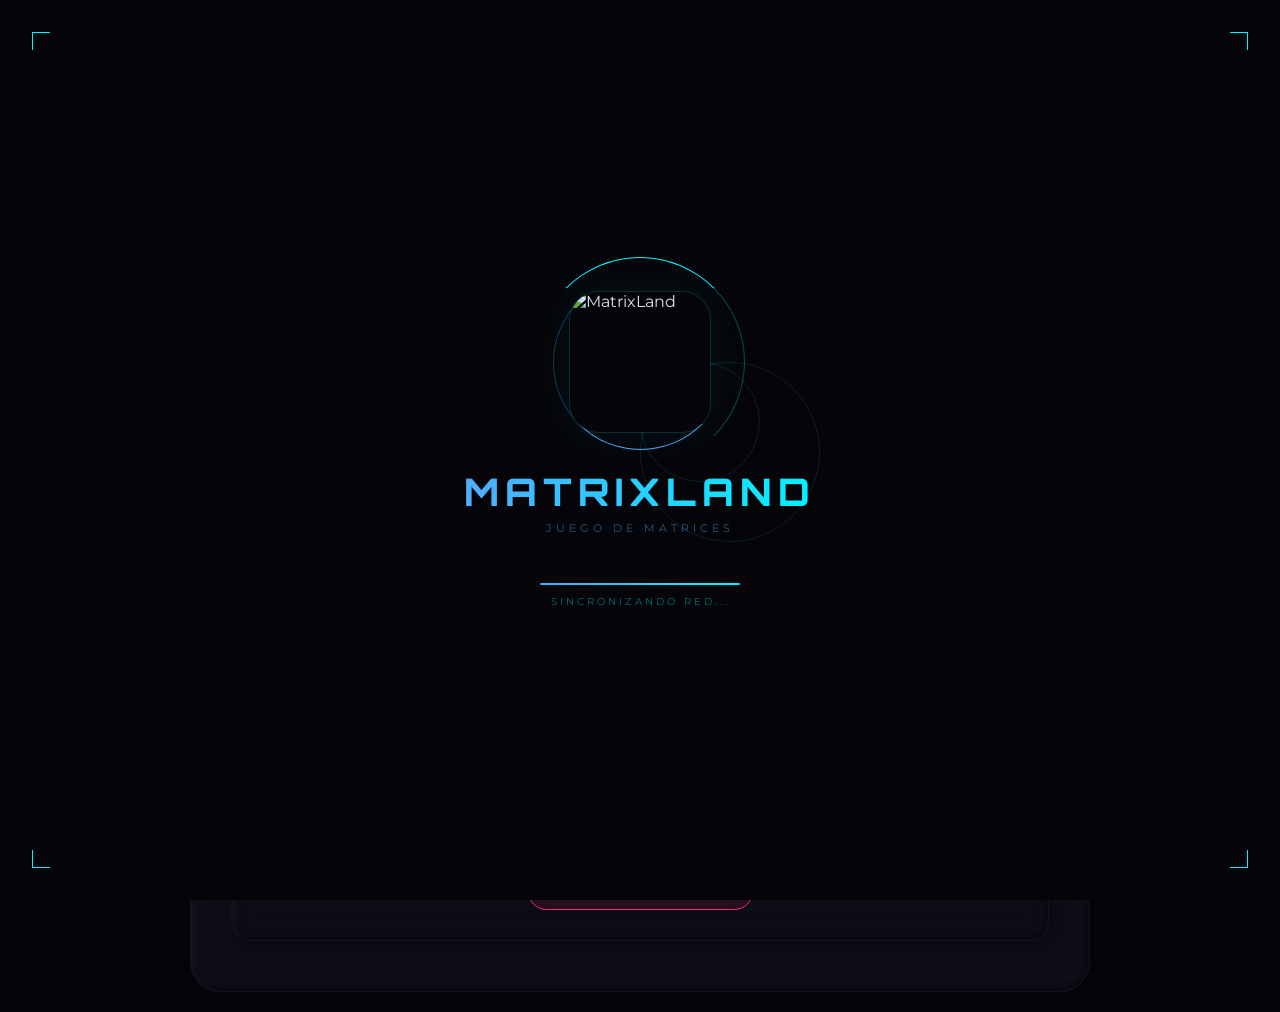
==== commit 8f3bd5d2: "Actualización del archivo index.html, inclusión de meta etiquetas y registro del Service Worker en s" ====
--- a/matrixLand/index.html
+++ b/matrixLand/index.html
@@ -3,10 +3,16 @@
 <head>
     <meta charset="UTF-8">
     <meta name="viewport" content="width=device-width, initial-scale=1.0">
-    <title>MATRIXLAND 2.0 - Neon Drag Experience</title>
+    <title>MATRIXLAND </title>
     
     <link rel="stylesheet" href="https://cdnjs.cloudflare.com/ajax/libs/font-awesome/6.0.0/css/all.min.css">
     <link rel="stylesheet" href="style.css">
+    <link rel="manifest" href="manifest.json">
+    <meta name="theme-color" content="#667eea">
+    <meta name="mobile-web-app-capable" content="yes">
+    <meta name="apple-mobile-web-app-capable" content="yes">
+    <meta name="apple-mobile-web-app-status-bar-style" content="default">
+    <meta name="apple-mobile-web-app-title" content="Matrixland">
 </head>
 <body>
 
@@ -27,14 +33,14 @@
     <div class="ring-outer"></div>
     <div class="ring-inner"></div>
     <div class="splash-logo-img">
-      <!-- CAMBIA ESTO por tu logo real: -->
+      
       <img src="C:/MatrixLand_ss/LogoMatrixLand.jpg" alt="MatrixLand">
     </div>
   </div>
 
   <div class="splash-title">
     <h1>MATRIXLAND</h1>
-    <div class="version">v 2.0 · Neon Sequence</div>
+    <div class="version">juego de matrices</div>
   </div>
 
   <div class="splash-loader">
